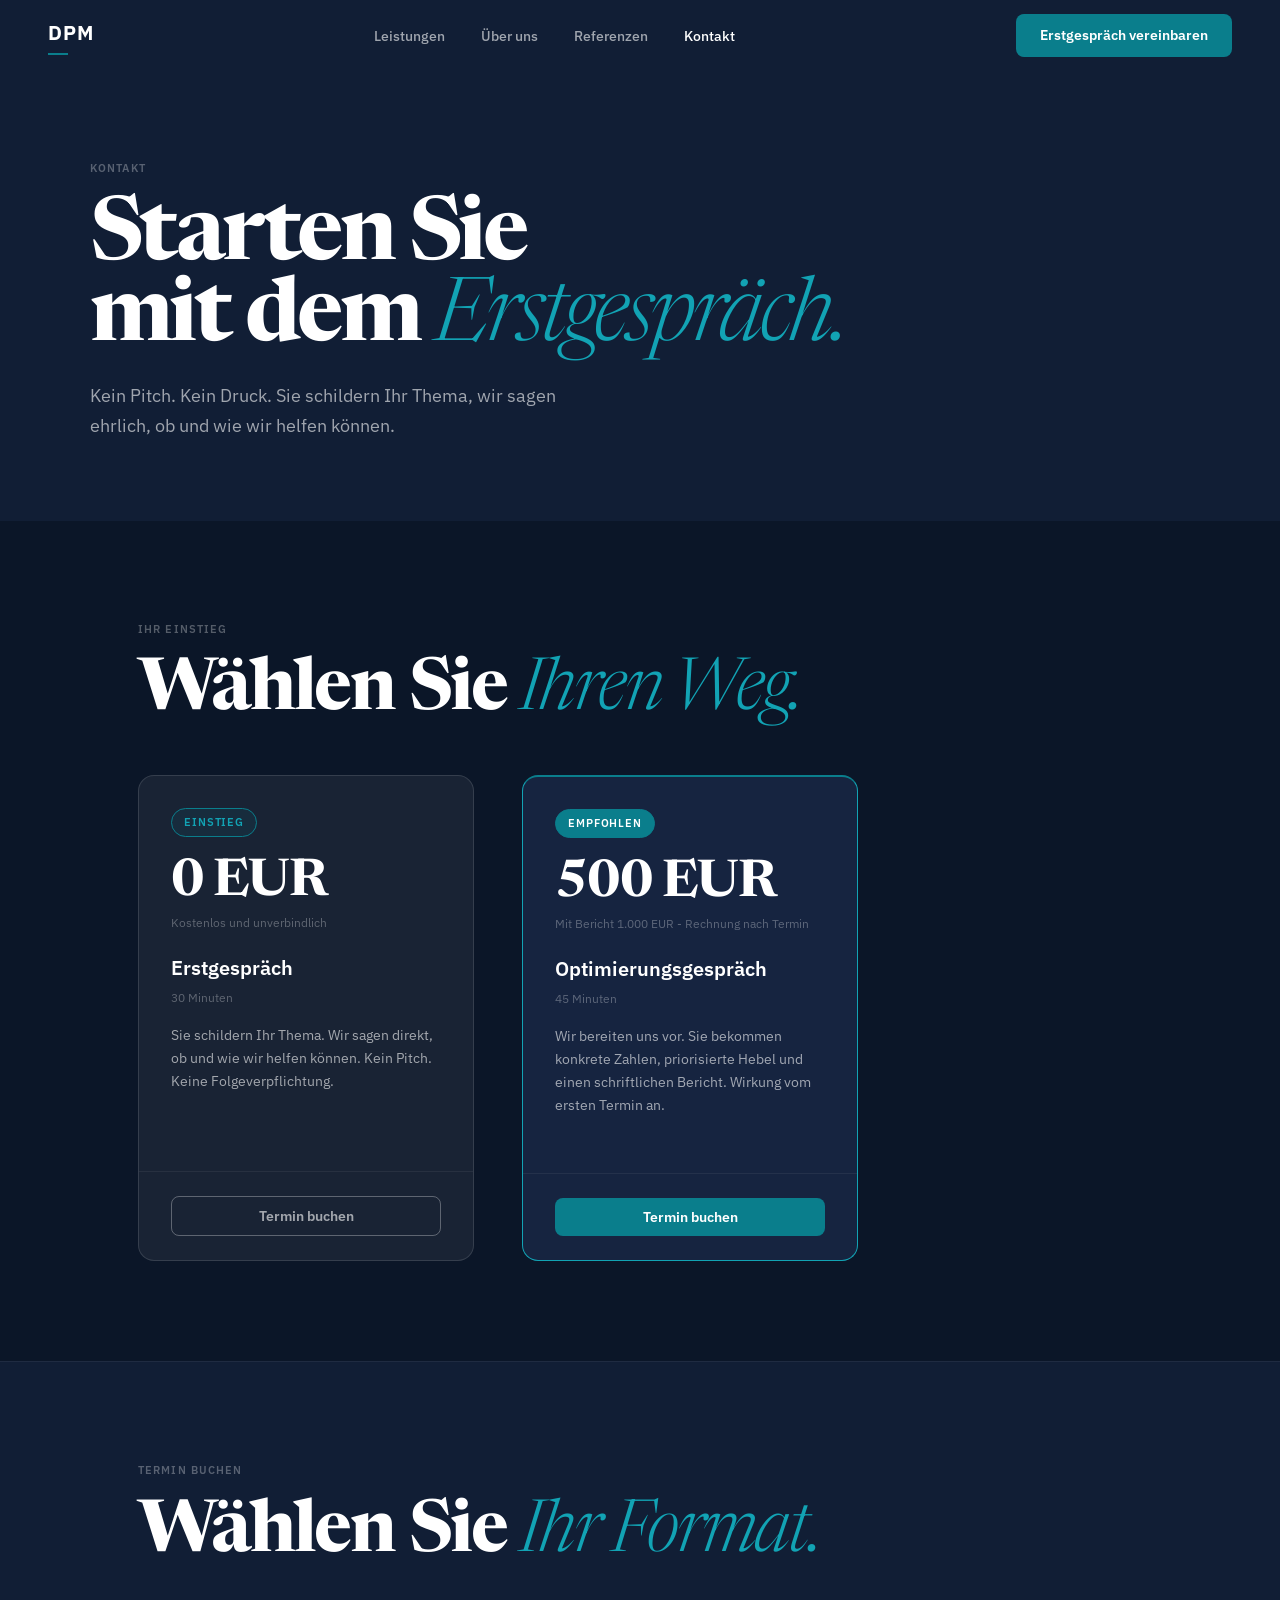
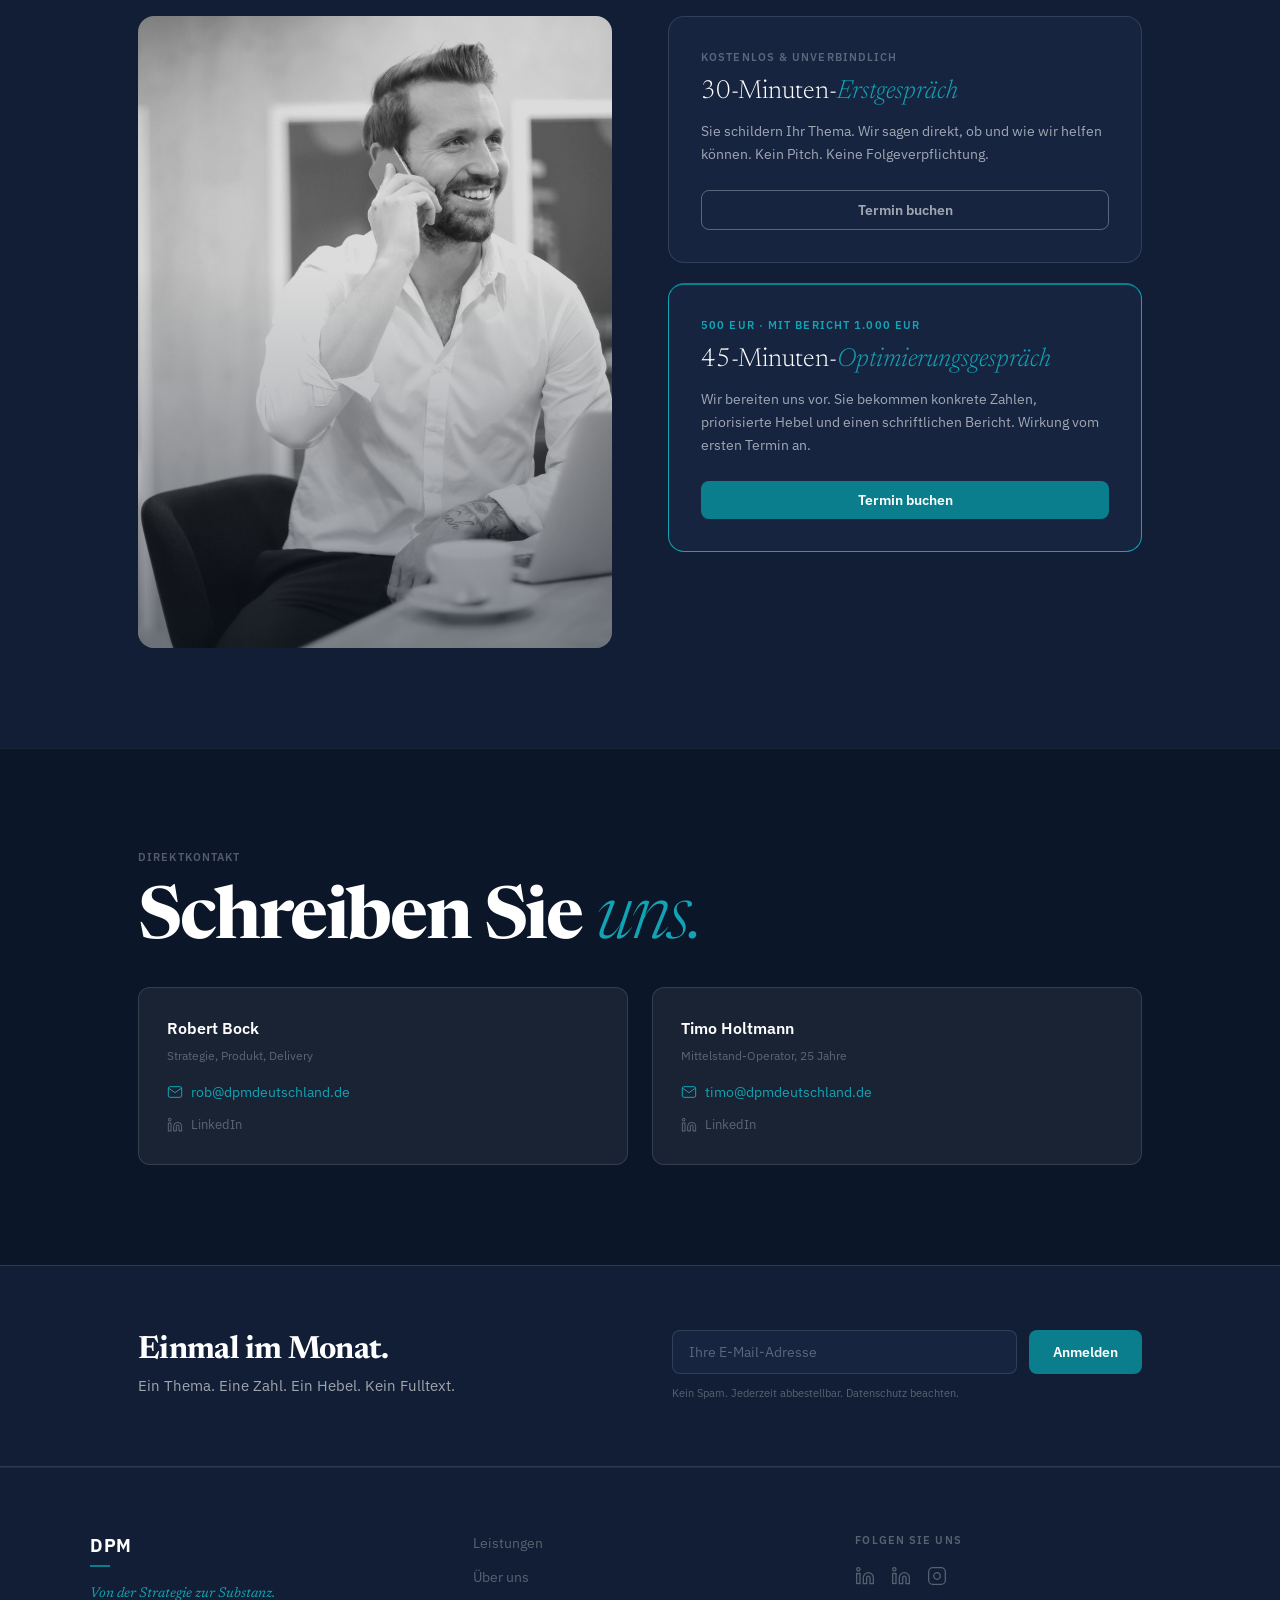
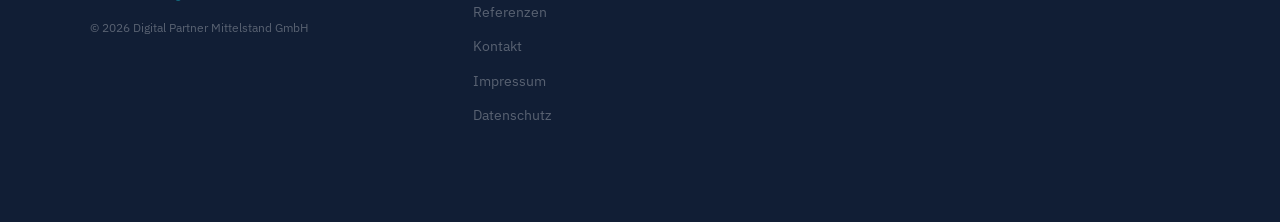
==== kontakt.html @ ed0aa805 "DPM Deutschland v1 First iteration of website" ====
<!DOCTYPE html>
<html lang="de">
<head>
  <meta charset="UTF-8">
  <meta name="viewport" content="width=device-width, initial-scale=1.0">
  <title>Kontakt - DPM Digital Partner Mittelstand</title>
  <meta name="description" content="Erstgespräch, Optimierungsgespräch oder direkter Kontakt. Kein Pitch. Kein Druck. Sie schildern Ihr Thema, wir sagen ehrlich, ob und wie wir helfen können.">
  <meta property="og:title" content="Kontakt - DPM Digital Partner Mittelstand">
  <meta property="og:description" content="Starten Sie mit dem Erstgespräch. Kein Pitch. Kein Druck.">
  <meta property="og:image" content="images/hero-bg.jpg">
  <meta name="theme-color" content="#0B1628">
  <link rel="preconnect" href="https://fonts.googleapis.com">
  <link rel="preconnect" href="https://fonts.gstatic.com" crossorigin>
  <link href="https://fonts.googleapis.com/css2?family=IBM+Plex+Sans:ital,wght@0,300;0,400;0,500;0,600;0,700;1,400&family=Newsreader:ital,opsz,wght@0,6..72,700;1,6..72,300;1,6..72,400&display=swap" rel="stylesheet">
  <link rel="icon" type="image/png" href="favicon.png">
  <link rel="apple-touch-icon" href="favicon.png">
  <link rel="stylesheet" href="css/main.css">
</head>
<body>

  <div class="nav-overlay"></div>

  <nav class="nav scrolled" role="navigation" aria-label="Hauptnavigation">
    <a href="index.html" class="nav-logo" aria-label="DPM Startseite">
      <span class="nav-logo-text">DPM</span>
      <span class="nav-logo-line"></span>
    </a>
    <ul class="nav-links" role="list">
      <li><a href="leistungen.html" class="nav-link">Leistungen</a></li>
      <li><a href="ueber-uns.html" class="nav-link">Über uns</a></li>
      <li><a href="referenzen.html" class="nav-link">Referenzen</a></li>
      <li><a href="kontakt.html" class="nav-link active">Kontakt</a></li>
    </ul>
    <a href="kontakt.html" class="nav-cta nav-desktop">Erstgespräch vereinbaren</a>
    <button class="hamburger" aria-label="Menü öffnen">
      <span></span><span></span><span></span>
    </button>
  </nav>

  <nav class="nav-drawer" role="navigation" aria-label="Mobile Navigation">
    <a href="leistungen.html" class="nav-drawer-link">Leistungen</a>
    <a href="ueber-uns.html" class="nav-drawer-link">Über uns</a>
    <a href="referenzen.html" class="nav-drawer-link">Referenzen</a>
    <a href="kontakt.html" class="nav-drawer-link">Kontakt</a>
    <a href="kontakt.html" class="nav-drawer-cta">Erstgespräch vereinbaren</a>
  </nav>

  <!-- PAGE HERO -->
  <section class="page-hero" aria-labelledby="kontakt-heading">
    <div class="page-hero-inner">
      <span class="eyebrow">KONTAKT</span>
      <h1 id="kontakt-heading">Starten Sie<br>mit dem <em>Erstgespräch.</em></h1>
      <p class="mt-20" style="font-size:18px; color:var(--w60); max-width:520px; line-height:1.65;">Kein Pitch. Kein Druck. Sie schildern Ihr Thema, wir sagen ehrlich, ob und wie wir helfen können.</p>
    </div>
  </section>

  <!-- DREI PRODUKT-KARTEN -->
  <section class="bg-night" aria-labelledby="kontakt-wege-heading" id="erstgespraech">
    <div class="section">
      <span class="eyebrow">IHR EINSTIEG</span>
      <h2 id="kontakt-wege-heading">Wählen Sie <em>Ihren Weg.</em></h2>

      <div class="grid-2 mt-48" style="max-width:720px;">

        <div class="card">
          <div class="card-body">
            <span class="pill pill-teal mb-20" style="display:inline-flex;">Einstieg</span>
            <div class="card-price">0 EUR</div>
            <div class="card-price-note">Kostenlos und unverbindlich</div>
            <div class="card-title">Erstgespräch</div>
            <div class="card-duration">30 Minuten</div>
            <p class="card-text">Sie schildern Ihr Thema. Wir sagen direkt, ob und wie wir helfen können. Kein Pitch. Keine Folgeverpflichtung.</p>
          </div>
          <div class="card-footer">
            <a href="#calendly-30min" class="btn btn-ghost btn-md btn-full">Termin buchen</a>
          </div>
        </div>

        <div class="card card-featured" id="optimierung">
          <div class="card-body">
            <span class="pill pill-featured mb-20" style="display:inline-flex;">Empfohlen</span>
            <div class="card-price">500 EUR</div>
            <div class="card-price-note">Mit Bericht 1.000 EUR - Rechnung nach Termin</div>
            <div class="card-title">Optimierungsgespräch</div>
            <div class="card-duration">45 Minuten</div>
            <p class="card-text">Wir bereiten uns vor. Sie bekommen konkrete Zahlen, priorisierte Hebel und einen schriftlichen Bericht. Wirkung vom ersten Termin an.</p>
          </div>
          <div class="card-footer">
            <a href="#calendly-45min" class="btn btn-teal btn-md btn-full">Termin buchen</a>
          </div>
        </div>

      </div>
    </div>
  </section>

  <!-- TERMINBUCHUNG -->
  <section class="bg-night-2" style="border-top:1px solid var(--w06);" aria-label="Terminbuchung">
    <div class="section">
      <span class="eyebrow">TERMIN BUCHEN</span>
      <h2>Wählen Sie <em>Ihr Format.</em></h2>

      <div class="booking-layout mt-48">

        <div class="booking-photo-wrap">
          <img src="images/bw-phone-call.jpg" alt="Erstgespräch vereinbaren" class="booking-photo" loading="lazy">
          <div class="booking-photo-overlay"></div>
        </div>

        <div class="booking-options">

          <div class="booking-card" id="calendly-30min">
            <div class="booking-card-tag">Kostenlos &amp; unverbindlich</div>
            <div class="booking-card-title">30-Minuten-<em>Erstgespräch</em></div>
            <p class="booking-card-body">Sie schildern Ihr Thema. Wir sagen direkt, ob und wie wir helfen können. Kein Pitch. Keine Folgeverpflichtung.</p>
            <a href="https://calendly.com/rob-dpmdeutschland/30min" target="_blank" rel="noopener noreferrer" class="btn btn-ghost btn-md btn-full">Termin buchen</a>
          </div>

          <div class="booking-card booking-card-featured" id="calendly-45min">
            <div class="booking-card-tag booking-card-tag-featured">500 EUR · Mit Bericht 1.000 EUR</div>
            <div class="booking-card-title">45-Minuten-<em>Optimierungsgespräch</em></div>
            <p class="booking-card-body">Wir bereiten uns vor. Sie bekommen konkrete Zahlen, priorisierte Hebel und einen schriftlichen Bericht. Wirkung vom ersten Termin an.</p>
            <a href="https://calendly.com/rob-dpmdeutschland/30min" target="_blank" rel="noopener noreferrer" class="btn btn-teal btn-md btn-full">Termin buchen</a>
          </div>

        </div>
      </div>
    </div>
  </section>

  <!-- DIREKTKONTAKT -->
  <section class="bg-night" style="border-top:1px solid var(--w06);" aria-labelledby="direktkontakt-heading">
    <div class="section">
      <span class="eyebrow">DIREKTKONTAKT</span>
      <h2 id="direktkontakt-heading">Schreiben Sie <em>uns.</em></h2>

      <div class="contact-grid mt-32">
        <div class="contact-card">
          <div class="contact-name">Robert Bock</div>
          <div class="contact-role">Strategie, Produkt, Delivery</div>
          <a href="mailto:rob@dpmdeutschland.de" class="contact-email">
            <svg viewBox="0 0 24 24" aria-hidden="true"><path d="M4 4h16c1.1 0 2 .9 2 2v12c0 1.1-.9 2-2 2H4c-1.1 0-2-.9-2-2V6c0-1.1.9-2 2-2z"/><polyline points="22,6 12,13 2,6"/></svg>
            rob@dpmdeutschland.de
          </a>
          <a href="https://www.linkedin.com/in/r0bertbock" class="contact-li" target="_blank" rel="noopener noreferrer">
            <svg viewBox="0 0 24 24" aria-hidden="true"><path d="M16 8a6 6 0 0 1 6 6v7h-4v-7a2 2 0 0 0-2-2 2 2 0 0 0-2 2v7h-4v-7a6 6 0 0 1 6-6z"/><rect x="2" y="9" width="4" height="12"/><circle cx="4" cy="4" r="2"/></svg>
            LinkedIn
          </a>
        </div>

        <div class="contact-card">
          <div class="contact-name">Timo Holtmann</div>
          <div class="contact-role">Mittelstand-Operator, 25 Jahre</div>
          <a href="mailto:timo@dpmdeutschland.de" class="contact-email">
            <svg viewBox="0 0 24 24" aria-hidden="true"><path d="M4 4h16c1.1 0 2 .9 2 2v12c0 1.1-.9 2-2 2H4c-1.1 0-2-.9-2-2V6c0-1.1.9-2 2-2z"/><polyline points="22,6 12,13 2,6"/></svg>
            timo@dpmdeutschland.de
          </a>
          <a href="https://www.linkedin.com/in/timo-holtmann-06978277" class="contact-li" target="_blank" rel="noopener noreferrer">
            <svg viewBox="0 0 24 24" aria-hidden="true"><path d="M16 8a6 6 0 0 1 6 6v7h-4v-7a2 2 0 0 0-2-2 2 2 0 0 0-2 2v7h-4v-7a6 6 0 0 1 6-6z"/><rect x="2" y="9" width="4" height="12"/><circle cx="4" cy="4" r="2"/></svg>
            LinkedIn
          </a>
        </div>
      </div>
    </div>
  </section>

  <!-- NEWSLETTER -->
  <section class="newsletter-section" aria-labelledby="newsletter-heading">
    <div class="newsletter-inner">
      <div>
        <h3 class="newsletter-h3" id="newsletter-heading">Einmal im Monat.</h3>
        <p class="newsletter-sub">Ein Thema. Eine Zahl. Ein Hebel. Kein Fulltext.</p>
      </div>
      <div>
        <!-- MAILCHIMP / BREVO EMBED HIER -->
        <div class="newsletter-form">
          <input type="email" class="newsletter-input" placeholder="Ihre E-Mail-Adresse" aria-label="E-Mail-Adresse für Newsletter">
          <button class="btn btn-teal btn-md" type="submit">Anmelden</button>
        </div>
        <p style="font-size:11px; color:var(--w30); margin-top:10px;">Kein Spam. Jederzeit abbestellbar. Datenschutz beachten.</p>
      </div>
    </div>
  </section>

  <!-- FOOTER -->
  <footer class="footer" role="contentinfo">
    <div class="footer-inner">
      <div class="footer-brand">
        <div class="footer-logo">
          <span class="footer-logo-text">DPM</span>
          <span class="footer-logo-line"></span>
        </div>
        <p class="footer-slogan">Von der Strategie zur Substanz.</p>
        <p class="footer-copy">&copy; 2026 Digital Partner Mittelstand GmbH</p>
      </div>
      <nav class="footer-nav" aria-label="Footer Navigation">
        <a href="leistungen.html" class="footer-nav-link">Leistungen</a>
        <a href="ueber-uns.html" class="footer-nav-link">Über uns</a>
        <a href="referenzen.html" class="footer-nav-link">Referenzen</a>
        <a href="kontakt.html" class="footer-nav-link">Kontakt</a>
        <a href="impressum.html" class="footer-nav-link">Impressum</a>
        <a href="datenschutz.html" class="footer-nav-link">Datenschutz</a>
      </nav>
      <div class="footer-social">
        <span class="footer-social-label">Folgen Sie uns</span>
        <div class="footer-social-links">
          <a href="https://www.linkedin.com/in/r0bertbock" class="footer-social-link" target="_blank" rel="noopener noreferrer" aria-label="Robert Bock auf LinkedIn">
            <svg viewBox="0 0 24 24" aria-hidden="true"><path d="M16 8a6 6 0 0 1 6 6v7h-4v-7a2 2 0 0 0-2-2 2 2 0 0 0-2 2v7h-4v-7a6 6 0 0 1 6-6z"/><rect x="2" y="9" width="4" height="12"/><circle cx="4" cy="4" r="2"/></svg>
          </a>
          <a href="https://www.linkedin.com/in/timo-holtmann-06978277" class="footer-social-link" target="_blank" rel="noopener noreferrer" aria-label="Timo Holtmann auf LinkedIn">
            <svg viewBox="0 0 24 24" aria-hidden="true"><path d="M16 8a6 6 0 0 1 6 6v7h-4v-7a2 2 0 0 0-2-2 2 2 0 0 0-2 2v7h-4v-7a6 6 0 0 1 6-6z"/><rect x="2" y="9" width="4" height="12"/><circle cx="4" cy="4" r="2"/></svg>
          </a>
          <a href="https://www.instagram.com/dpmdeutschland" class="footer-social-link" target="_blank" rel="noopener noreferrer" aria-label="DPM auf Instagram">
            <svg viewBox="0 0 24 24" aria-hidden="true"><rect x="2" y="2" width="20" height="20" rx="5" ry="5"/><path d="M16 11.37A4 4 0 1 1 12.63 8 4 4 0 0 1 16 11.37z"/><line x1="17.5" y1="6.5" x2="17.51" y2="6.5"/></svg>
          </a>
        </div>
      </div>
    </div>
  </footer>

  <!-- STICKY BAR -->
  <div class="sticky-bar" role="complementary" aria-label="Schnellkontakt">
    <button class="sticky-bar-btn sticky-bar-btn-ghost" data-action="erstgespraech">Erstgespräch - kostenlos</button>
    <button class="sticky-bar-btn sticky-bar-btn-teal" data-action="optimierung">Optimierungsgespräch - 500 EUR</button>
  </div>

  <script src="js/main.js"></script>
</body>
</html>
---- css/main.css ----
/* ============================================================
   DPM Digital Partner Mittelstand — main.css
   ============================================================ */

/* 1. CUSTOM PROPERTIES
   ============================================================ */
:root {
  --night:    #0B1628;
  --night-2:  #111E35;
  --night-3:  #162440;
  --teal:     #0A7E8C;
  --teal-b:   #12A3B4;
  --steel:    #1D4E89;
  --w:        #ffffff;
  --w90:      rgba(255,255,255,0.90);
  --w60:      rgba(255,255,255,0.60);
  --w30:      rgba(255,255,255,0.30);
  --w12:      rgba(255,255,255,0.12);
  --w06:      rgba(255,255,255,0.06);
  --t20:      rgba(10,126,140,0.20);
  --t10:      rgba(10,126,140,0.10);

  --font-display: 'Newsreader', Georgia, 'Times New Roman', serif;
  --font-ui:      'IBM Plex Sans', Arial, Helvetica, sans-serif;

  --max-w: 1100px;
  --pad-x: 48px;
  --pad-y: 100px;

  --radius-sm: 8px;
  --radius-md: 12px;
  --radius-lg: 16px;

  --ease: 150ms ease;
}

/* 2. RESET
   ============================================================ */
*, *::before, *::after {
  box-sizing: border-box;
  margin: 0;
  padding: 0;
}

html {
  font-size: 16px;
  -webkit-text-size-adjust: 100%;
  scroll-behavior: smooth;
}

body {
  background-color: var(--night);
  color: var(--w90);
  font-family: var(--font-ui);
  font-weight: 400;
  line-height: 1.6;
  -webkit-font-smoothing: antialiased;
  -moz-osx-font-smoothing: grayscale;
  overflow-x: hidden;
}

img, video {
  max-width: 100%;
  display: block;
}

a {
  color: inherit;
  text-decoration: none;
}

ul, ol {
  list-style: none;
}

button, input, select, textarea {
  font-family: inherit;
  font-size: inherit;
}

/* 3. TYPOGRAPHY
   ============================================================ */
h1, h2, h3, h4, h5, h6 {
  font-family: var(--font-display);
  font-weight: 700;
  line-height: 1;
  letter-spacing: -0.03em;
  color: var(--w);
}

h1 { font-size: 88px; letter-spacing: -0.04em; line-height: 0.93; }
h2 { font-size: 72px; letter-spacing: -0.03em; line-height: 0.95; }
h3 { font-size: 42px; letter-spacing: -0.02em; line-height: 1; }
h4 { font-size: 28px; letter-spacing: -0.02em; }
h5 { font-size: 20px; letter-spacing: -0.01em; }
h6 { font-size: 16px; font-family: var(--font-ui); font-weight: 600; }

h1 em, h2 em, h3 em {
  font-style: italic;
  font-weight: 300;
  color: var(--teal-b);
}

p {
  color: var(--w60);
  line-height: 1.65;
}

strong {
  color: var(--w90);
  font-weight: 600;
}

em {
  font-style: italic;
  color: var(--teal-b);
}

.eyebrow {
  font-family: var(--font-ui);
  font-size: 11px;
  font-weight: 600;
  letter-spacing: 0.10em;
  text-transform: uppercase;
  color: var(--w30);
  margin-bottom: 20px;
  display: block;
}

.eyebrow-line {
  display: flex;
  align-items: center;
  gap: 16px;
  font-family: var(--font-ui);
  font-size: 11px;
  font-weight: 600;
  letter-spacing: 0.10em;
  text-transform: uppercase;
  color: var(--w30);
  margin-bottom: 20px;
}

.eyebrow-line::before {
  content: '';
  display: block;
  width: 32px;
  height: 1px;
  background: var(--teal);
  flex-shrink: 0;
}

/* 4. LAYOUT
   ============================================================ */
.container {
  max-width: var(--max-w);
  margin: 0 auto;
  padding: 0 var(--pad-x);
}

.section {
  padding: var(--pad-y) var(--pad-x);
  max-width: var(--max-w);
  margin: 0 auto;
}

.section-full {
  padding: var(--pad-y) var(--pad-x);
  width: 100%;
}

/* 5. NAVIGATION
   ============================================================ */
.nav {
  position: fixed;
  top: 0;
  left: 0;
  right: 0;
  z-index: 1000;
  padding: 0 var(--pad-x);
  height: 72px;
  display: flex;
  align-items: center;
  justify-content: space-between;
  transition: background var(--ease), border-color var(--ease);
  border-bottom: 1px solid transparent;
}

.nav.scrolled {
  background: rgba(11,22,40,0.96);
  backdrop-filter: blur(12px);
  -webkit-backdrop-filter: blur(12px);
  border-bottom-color: var(--w12);
}

.nav-hero {
  position: absolute;
  top: 0;
  left: 0;
  right: 0;
  z-index: 100;
  padding: 0 var(--pad-x);
  height: 72px;
  display: flex;
  align-items: center;
  justify-content: space-between;
}

.nav-logo {
  display: flex;
  flex-direction: column;
  gap: 4px;
  cursor: pointer;
}

.nav-logo-text {
  font-family: var(--font-ui);
  font-weight: 700;
  font-size: 20px;
  color: var(--w);
  letter-spacing: 0.04em;
}

.nav-logo-line {
  width: 20px;
  height: 2px;
  background: var(--teal);
}

.nav-links {
  display: flex;
  align-items: center;
  gap: 36px;
}

.nav-link {
  font-family: var(--font-ui);
  font-size: 14px;
  font-weight: 500;
  color: var(--w60);
  transition: color var(--ease);
}

.nav-link:hover {
  color: var(--w);
}

.nav-link.active {
  color: var(--w);
}

.nav-cta {
  font-family: var(--font-ui);
  font-size: 14px;
  font-weight: 600;
  color: var(--w);
  background: var(--teal);
  padding: 10px 24px;
  border-radius: var(--radius-sm);
  transition: background var(--ease);
  white-space: nowrap;
}

.nav-cta:hover {
  background: var(--teal-b);
}

.hamburger {
  display: none;
  flex-direction: column;
  gap: 5px;
  cursor: pointer;
  padding: 8px;
  border: none;
  background: none;
}

.hamburger span {
  display: block;
  width: 22px;
  height: 2px;
  background: var(--w);
  border-radius: 2px;
  transition: transform var(--ease), opacity var(--ease);
}

.hamburger.open span:nth-child(1) { transform: translateY(7px) rotate(45deg); }
.hamburger.open span:nth-child(2) { opacity: 0; }
.hamburger.open span:nth-child(3) { transform: translateY(-7px) rotate(-45deg); }

.nav-drawer {
  display: none;
  position: fixed;
  top: 0;
  right: -100%;
  width: 280px;
  height: 100vh;
  background: var(--night-2);
  z-index: 2000;
  padding: 88px 32px 48px;
  flex-direction: column;
  gap: 8px;
  transition: right 300ms ease;
  border-left: 1px solid var(--w12);
}

.nav-drawer.open {
  right: 0;
}

.nav-drawer-link {
  font-family: var(--font-ui);
  font-size: 16px;
  font-weight: 500;
  color: var(--w60);
  padding: 12px 0;
  border-bottom: 1px solid var(--w06);
  transition: color var(--ease);
}

.nav-drawer-link:hover {
  color: var(--w);
}

.nav-drawer-cta {
  margin-top: 24px;
  font-family: var(--font-ui);
  font-size: 15px;
  font-weight: 600;
  color: var(--w);
  background: var(--teal);
  padding: 14px 24px;
  border-radius: var(--radius-sm);
  text-align: center;
  display: block;
  transition: background var(--ease);
}

.nav-drawer-cta:hover {
  background: var(--teal-b);
}

.nav-overlay {
  display: none;
  position: fixed;
  inset: 0;
  background: rgba(11,22,40,0.7);
  z-index: 1500;
}

.nav-overlay.open {
  display: block;
}

/* 6. FOOTER
   ============================================================ */
.footer {
  background: var(--night-2);
  border-top: 1px solid var(--w06);
  padding: 64px var(--pad-x) 96px;
}

.footer-inner {
  max-width: var(--max-w);
  margin: 0 auto;
  display: grid;
  grid-template-columns: 1fr 1fr 1fr;
  gap: 48px;
  align-items: start;
}

.footer-brand {}

.footer-logo {
  display: flex;
  flex-direction: column;
  gap: 4px;
  margin-bottom: 16px;
}

.footer-logo-text {
  font-family: var(--font-ui);
  font-weight: 700;
  font-size: 18px;
  color: var(--w);
  letter-spacing: 0.04em;
}

.footer-logo-line {
  width: 20px;
  height: 2px;
  background: var(--teal);
}

.footer-slogan {
  font-family: var(--font-display);
  font-style: italic;
  font-size: 14px;
  color: var(--teal-b);
  margin-bottom: 12px;
  font-weight: 400;
}

.footer-copy {
  font-size: 12px;
  color: var(--w30);
}

.footer-nav {
  display: flex;
  flex-direction: column;
  gap: 12px;
}

.footer-nav-link {
  font-size: 14px;
  color: var(--w30);
  transition: color var(--ease);
}

.footer-nav-link:hover {
  color: var(--w60);
}

.footer-social {}

.footer-social-label {
  font-size: 11px;
  font-weight: 600;
  letter-spacing: 0.10em;
  text-transform: uppercase;
  color: var(--w30);
  margin-bottom: 16px;
  display: block;
}

.footer-social-links {
  display: flex;
  gap: 16px;
}

.footer-social-link {
  color: var(--w30);
  transition: color var(--ease);
  display: flex;
  align-items: center;
  justify-content: center;
}

.footer-social-link:hover {
  color: var(--w60);
}

.footer-social-link svg {
  width: 20px;
  height: 20px;
  stroke: currentColor;
  stroke-width: 1.5;
  fill: none;
}

/* 7. STICKY BAR
   ============================================================ */
.sticky-bar {
  position: fixed;
  bottom: 0;
  left: 0;
  right: 0;
  z-index: 900;
  background: rgba(11,22,40,0.96);
  backdrop-filter: blur(8px);
  -webkit-backdrop-filter: blur(8px);
  border-top: 1px solid var(--w12);
  padding: 12px var(--pad-x);
  display: flex;
  align-items: center;
  justify-content: center;
  gap: 12px;
  opacity: 0;
  pointer-events: none;
  transition: opacity 250ms ease;
}

.sticky-bar.visible {
  opacity: 1;
  pointer-events: all;
}

.sticky-bar-btn {
  font-family: var(--font-ui);
  font-size: 13px;
  font-weight: 600;
  padding: 10px 20px;
  border-radius: var(--radius-sm);
  cursor: pointer;
  transition: background var(--ease), color var(--ease), border-color var(--ease);
  border: none;
  white-space: nowrap;
}

.sticky-bar-btn-ghost {
  background: var(--w12);
  color: var(--w60);
  border: 1px solid var(--w30);
}

.sticky-bar-btn-ghost:hover {
  background: var(--w12);
  color: var(--w90);
  border-color: var(--w60);
}

.sticky-bar-btn-steel {
  background: var(--steel);
  color: var(--w);
}

.sticky-bar-btn-steel:hover {
  background: #245ba6;
}

.sticky-bar-btn-teal {
  background: var(--teal);
  color: var(--w);
}

.sticky-bar-btn-teal:hover {
  background: var(--teal-b);
}

/* 8. BUTTONS
   ============================================================ */
.btn {
  display: inline-flex;
  align-items: center;
  gap: 8px;
  font-family: var(--font-ui);
  font-weight: 600;
  border-radius: var(--radius-sm);
  cursor: pointer;
  transition: background var(--ease), color var(--ease), border-color var(--ease);
  border: none;
  text-decoration: none;
  line-height: 1;
  white-space: nowrap;
}

.btn-lg {
  font-size: 15px;
  padding: 14px 32px;
}

.btn-md {
  font-size: 14px;
  padding: 12px 24px;
}

.btn-sm {
  font-size: 13px;
  padding: 10px 20px;
}

.btn-teal {
  background: var(--teal);
  color: var(--w);
}

.btn-teal:hover {
  background: var(--teal-b);
}

.btn-ghost {
  background: transparent;
  color: var(--w60);
  border: 1px solid var(--w30);
}

.btn-ghost:hover {
  color: var(--w);
  border-color: var(--w60);
}

.btn-steel {
  background: var(--steel);
  color: var(--w);
}

.btn-steel:hover {
  background: #245ba6;
}

.btn-full {
  width: 100%;
  justify-content: center;
}

/* 9. PILLS / TAGS
   ============================================================ */
.pill {
  display: inline-flex;
  align-items: center;
  gap: 6px;
  font-family: var(--font-ui);
  font-size: 11px;
  font-weight: 600;
  letter-spacing: 0.08em;
  text-transform: uppercase;
  padding: 5px 12px;
  border-radius: 100px;
  border: 1px solid;
}

.pill-teal {
  background: var(--t10);
  color: var(--teal-b);
  border-color: var(--teal);
}

.pill-featured {
  background: var(--teal);
  color: var(--w);
  border-color: var(--teal);
}

.pill-ghost {
  background: var(--w06);
  color: var(--w60);
  border-color: var(--w12);
}

.pill-dot {
  width: 5px;
  height: 5px;
  border-radius: 50%;
  background: currentColor;
  display: inline-block;
}

/* 10. CARDS
   ============================================================ */
.card {
  background: var(--w06);
  border: 1px solid var(--w12);
  border-radius: var(--radius-lg);
  overflow: hidden;
  transition: background var(--ease), border-color var(--ease);
  display: flex;
  flex-direction: column;
}

.card-featured {
  background: var(--night-3);
  border-color: var(--teal-b);
  border-top: 2px solid var(--teal);
  position: relative;
}

.card-body {
  padding: 32px;
  flex: 1;
}

.card-price {
  font-family: var(--font-display);
  font-size: 52px;
  font-weight: 700;
  color: var(--w);
  letter-spacing: -0.03em;
  line-height: 1;
  margin-bottom: 4px;
}

.card-price-note {
  font-size: 12px;
  color: var(--w30);
  margin-bottom: 20px;
}

.card-title {
  font-family: var(--font-ui);
  font-size: 20px;
  font-weight: 600;
  color: var(--w);
  margin-bottom: 4px;
}

.card-duration {
  font-size: 12px;
  color: var(--w30);
  margin-bottom: 16px;
}

.card-text {
  font-size: 14px;
  color: var(--w60);
  line-height: 1.65;
  margin-bottom: 24px;
}

.card-footer {
  padding: 24px 32px;
  border-top: 1px solid var(--w06);
}

.card-icon {
  margin-bottom: 20px;
  color: var(--teal);
}

.card-icon svg {
  width: 24px;
  height: 24px;
  stroke: currentColor;
  stroke-width: 1.5;
  fill: none;
}

.card-deliverable {
  display: inline-flex;
  align-items: center;
  font-family: var(--font-ui);
  font-size: 11px;
  font-weight: 600;
  color: var(--teal-b);
  background: var(--t10);
  border: 1px solid var(--t20);
  padding: 4px 10px;
  border-radius: 4px;
  margin-top: 16px;
}

/* Discipline Cards */
.disc-card {
  background: var(--w06);
  border: 1px solid var(--w12);
  border-radius: var(--radius-md);
  padding: 28px;
  transition: background var(--ease);
}

.disc-card:hover {
  background: var(--night-2);
}

.disc-number {
  font-family: var(--font-ui);
  font-size: 10px;
  font-weight: 600;
  letter-spacing: 0.12em;
  text-transform: uppercase;
  color: var(--teal-b);
  margin-bottom: 4px;
}

.disc-title {
  font-family: var(--font-ui);
  font-size: 18px;
  font-weight: 600;
  color: var(--w);
  margin-bottom: 8px;
}

.disc-text {
  font-size: 13px;
  color: var(--w60);
  line-height: 1.6;
  margin-bottom: 12px;
}

.disc-ai {
  font-family: 'IBM Plex Mono', monospace;
  font-size: 11px;
  color: var(--w30);
  padding-top: 12px;
  border-top: 1px solid var(--w06);
}

/* 11. HERO SECTIONS
   ============================================================ */
.hero {
  position: relative;
  min-height: 100vh;
  display: flex;
  flex-direction: column;
  justify-content: flex-end;
  padding-bottom: 80px;
  overflow: hidden;
}

.hero-bg {
  position: absolute;
  inset: 0;
  background-size: cover;
  background-position: center 30%;
  filter: grayscale(100%);
  z-index: 0;
}

.hero-overlay {
  position: absolute;
  inset: 0;
  background: linear-gradient(to bottom, rgba(11,22,40,0.2) 0%, rgba(11,22,40,0.85) 75%, rgba(11,22,40,0.98) 100%);
  z-index: 1;
}

.hero-content {
  position: relative;
  z-index: 10;
  padding: 0 var(--pad-x);
  max-width: var(--max-w);
  margin: 0 auto;
  width: 100%;
}

.hero-tag {
  margin-bottom: 24px;
}

.hero-h1 {
  margin-bottom: 36px;
}

.hero-bottom {
  display: flex;
  align-items: flex-end;
  justify-content: space-between;
  gap: 48px;
}

.hero-body {
  font-size: 17px;
  color: var(--w60);
  max-width: 460px;
  line-height: 1.65;
}

.hero-actions {
  display: flex;
  flex-direction: column;
  gap: 12px;
  flex-shrink: 0;
}

/* Page Hero (no photo) */
.page-hero {
  background: var(--night-2);
  padding: 160px var(--pad-x) 80px;
}

.page-hero-inner {
  max-width: var(--max-w);
  margin: 0 auto;
}

/* Photo Hero */
.photo-hero {
  position: relative;
  min-height: 100vh;
  display: flex;
  align-items: flex-end;
  overflow: hidden;
}

.photo-hero-bg {
  position: absolute;
  inset: 0;
  background-size: cover;
  background-position: center;
  filter: grayscale(100%);
  z-index: 0;
}

.photo-hero-overlay {
  position: absolute;
  inset: 0;
  background: linear-gradient(to bottom, rgba(11,22,40,0.3) 0%, rgba(11,22,40,0.9) 70%, rgba(11,22,40,0.98) 100%);
  z-index: 1;
}

.photo-hero-content {
  position: relative;
  z-index: 10;
  padding: 160px var(--pad-x) 80px;
  max-width: var(--max-w);
  margin: 0 auto;
  width: 100%;
}

/* 12. STAT BAR
   ============================================================ */
.stat-bar {
  background: rgba(255,255,255,0.04);
  border-top: 1px solid var(--w12);
  border-bottom: 1px solid var(--w12);
  padding: 0;
}

.stat-bar-inner {
  max-width: var(--max-w);
  margin: 0 auto;
  padding: 0 var(--pad-x);
  display: grid;
  grid-template-columns: repeat(4, 1fr);
}

.stat-item {
  padding: 32px 24px;
  border-right: 1px solid var(--w12);
}

.stat-item:last-child {
  border-right: none;
}

.stat-number {
  font-family: var(--font-display);
  font-size: 34px;
  font-weight: 700;
  color: var(--w);
  letter-spacing: -0.02em;
  line-height: 1;
  margin-bottom: 6px;
}

.stat-label {
  font-size: 12px;
  color: var(--w30);
  line-height: 1.4;
}

/* 13. PHOTO DIVIDER
   ============================================================ */
.photo-divider {
  position: relative;
  height: 500px;
  overflow: hidden;
  display: flex;
  align-items: center;
}

.photo-divider-bg {
  position: absolute;
  inset: 0;
  background-size: cover;
  background-position: center 40%;
  filter: grayscale(100%);
  z-index: 0;
}

.photo-divider-overlay {
  position: absolute;
  inset: 0;
  background: linear-gradient(to right, rgba(11,22,40,0.92) 0%, rgba(11,22,40,0.60) 55%, rgba(11,22,40,0.72) 100%);
  z-index: 1;
}

.photo-divider-content {
  position: relative;
  z-index: 10;
  padding: 0 var(--pad-x);
  max-width: 680px;
}

.photo-divider-quote {
  font-family: var(--font-display);
  font-size: 46px;
  font-style: italic;
  font-weight: 400;
  color: var(--w);
  line-height: 1.1;
  letter-spacing: -0.02em;
  margin-bottom: 24px;
}

.photo-divider-quote em {
  color: var(--teal-b);
}

.photo-divider-attr {
  font-size: 12px;
  color: var(--w30);
  letter-spacing: 0.06em;
  text-transform: uppercase;
  font-family: var(--font-ui);
}

/* 14. PROOF SECTION
   ============================================================ */
.proof-section {
  padding: var(--pad-y) var(--pad-x);
  max-width: var(--max-w);
  margin: 0 auto;
  display: flex;
  gap: 80px;
  align-items: center;
}

.proof-left {
  flex: 1;
}

.proof-big {
  display: flex;
  align-items: baseline;
  line-height: 1;
  margin-bottom: 16px;
}

.proof-number {
  font-family: var(--font-display);
  font-size: 100px;
  font-weight: 700;
  color: var(--w);
  letter-spacing: -0.04em;
  line-height: 1;
}

.proof-unit {
  font-family: var(--font-display);
  font-size: 72px;
  font-style: italic;
  font-weight: 300;
  color: var(--teal-b);
  letter-spacing: -0.03em;
  line-height: 1;
  margin-left: 8px;
}

.proof-h3 {
  font-size: 28px;
  color: var(--w);
  margin-bottom: 12px;
  line-height: 1.2;
}

.proof-body {
  font-size: 15px;
  color: var(--w60);
  margin-bottom: 8px;
}

.proof-note {
  font-size: 11px;
  color: var(--w30);
  margin-top: 8px;
}

.proof-right {
  width: 420px;
  flex-shrink: 0;
}

.proof-img {
  width: 100%;
  aspect-ratio: 4/3;
  object-fit: cover;
  border-radius: var(--radius-md);
  filter: grayscale(100%);
  display: block;
  position: relative;
}

.proof-img-wrap {
  position: relative;
  border-radius: var(--radius-md);
  overflow: hidden;
}

.proof-img-overlay {
  position: absolute;
  inset: 0;
  background: linear-gradient(to bottom, rgba(11,22,40,0.1) 0%, rgba(11,22,40,0.7) 100%);
}

/* 15. DARK REFERENCE SECTION
   ============================================================ */
.dark-section {
  background: rgba(255,255,255,0.03);
  border-top: 1px solid var(--w12);
  border-bottom: 1px solid var(--w12);
}

.dark-section-inner {
  max-width: var(--max-w);
  margin: 0 auto;
  padding: var(--pad-y) var(--pad-x);
  display: grid;
  grid-template-columns: 1fr 1fr;
  gap: 80px;
  align-items: center;
}

.ref-h3 {
  font-size: 42px;
  line-height: 1;
  letter-spacing: -0.03em;
  margin-bottom: 20px;
}

.ref-body {
  font-size: 15px;
  color: var(--w60);
  line-height: 1.7;
  margin-bottom: 24px;
}

.ref-metrics {
  display: flex;
  gap: 32px;
  margin-bottom: 28px;
}

.ref-metric {}

.ref-metric-value {
  font-family: var(--font-display);
  font-size: 28px;
  font-weight: 700;
  color: var(--w);
  line-height: 1;
  margin-bottom: 4px;
}

.ref-metric-label {
  font-size: 12px;
  color: var(--w30);
}

.ref-link {
  display: inline-flex;
  align-items: center;
  gap: 8px;
  font-size: 14px;
  font-weight: 600;
  color: var(--teal-b);
  transition: gap var(--ease);
}

.ref-link:hover {
  gap: 12px;
}

.ref-link svg {
  width: 16px;
  height: 16px;
  stroke: currentColor;
  stroke-width: 1.5;
  fill: none;
}

.ref-img-wrap {
  position: relative;
  border-radius: var(--radius-lg);
  overflow: hidden;
  aspect-ratio: 4/3;
}

.ref-img {
  width: 100%;
  height: 100%;
  object-fit: cover;
  filter: grayscale(100%);
}

.ref-img-overlay {
  position: absolute;
  inset: 0;
  background: linear-gradient(to bottom, rgba(11,22,40,0.05) 40%, rgba(11,22,40,0.7) 100%);
}

/* 16. TEAM SECTION
   ============================================================ */
.team-grid {
  display: grid;
  grid-template-columns: 1fr 1fr;
  gap: 16px;
  margin-top: 48px;
  margin-bottom: 32px;
}

.team-card {
  background: var(--w06);
  border: 1px solid var(--w12);
  border-radius: var(--radius-md);
  overflow: hidden;
  display: grid;
  grid-template-columns: 160px 1fr;
  align-items: center;
}

.team-photo-wrap {
  width: 160px;
  height: 180px;
  overflow: hidden;
  flex-shrink: 0;
}

.team-photo {
  width: 100%;
  height: 100%;
  object-fit: cover;
  filter: grayscale(100%);
}

.team-info {
  padding: 24px;
}

.team-name {
  font-family: var(--font-ui);
  font-size: 18px;
  font-weight: 600;
  color: var(--w);
  margin-bottom: 4px;
}

.team-role {
  font-size: 12px;
  color: var(--teal-b);
  margin-bottom: 12px;
}

.team-bio {
  font-size: 13px;
  color: var(--w60);
  line-height: 1.6;
}

.team-more {
  display: inline-flex;
  align-items: center;
  gap: 8px;
  font-size: 14px;
  font-weight: 600;
  color: var(--teal-b);
  transition: gap var(--ease);
}

.team-more:hover {
  gap: 12px;
}

.team-more svg {
  width: 16px;
  height: 16px;
  stroke: currentColor;
  stroke-width: 1.5;
  fill: none;
}

/* 17. PERSON SECTION (ueber-uns)
   ============================================================ */
.person-section {
  padding: var(--pad-y) var(--pad-x);
  max-width: var(--max-w);
  margin: 0 auto;
  display: grid;
  grid-template-columns: 400px 1fr;
  gap: 64px;
  align-items: start;
}

.person-section.reversed {
  grid-template-columns: 1fr 400px;
}

.person-section.reversed .person-photo-wrap {
  order: 2;
}

.person-section.reversed .person-content {
  order: 1;
}

.person-photo-wrap {
  position: relative;
  border-radius: var(--radius-md);
  overflow: hidden;
  aspect-ratio: 3/4;
}

.person-photo {
  width: 100%;
  height: 100%;
  object-fit: cover;
  filter: grayscale(100%);
}

.person-photo-overlay {
  position: absolute;
  inset: 0;
  background: linear-gradient(to bottom, rgba(11,22,40,0.05) 50%, rgba(11,22,40,0.4) 100%);
}

.person-content {}

.person-subtitle {
  font-family: var(--font-ui);
  font-size: 14px;
  color: var(--teal-b);
  margin-bottom: 20px;
  font-weight: 500;
}

.person-h2 {
  font-size: 56px;
  margin-bottom: 8px;
}

.person-body {
  font-size: 16px;
  color: var(--w60);
  line-height: 1.7;
  margin-bottom: 32px;
}

.person-skills {
  margin-bottom: 28px;
}

.person-skill {
  padding: 14px 0;
  border-bottom: 1px solid var(--w12);
  font-size: 14px;
  color: var(--w60);
  display: flex;
  align-items: center;
  gap: 12px;
}

.person-skill:first-child {
  border-top: 1px solid var(--w12);
}

.person-skill::before {
  content: '';
  display: block;
  width: 4px;
  height: 4px;
  border-radius: 50%;
  background: var(--teal);
  flex-shrink: 0;
}

.person-social {
  display: flex;
  align-items: center;
  gap: 8px;
  color: var(--w30);
  font-size: 13px;
  transition: color var(--ease);
}

.person-social:hover {
  color: var(--w60);
}

.person-social svg {
  width: 18px;
  height: 18px;
  stroke: currentColor;
  stroke-width: 1.5;
  fill: none;
}

/* 18. FORM ELEMENTS
   ============================================================ */
.form-group {
  margin-bottom: 20px;
}

.form-label {
  display: block;
  font-family: var(--font-ui);
  font-size: 13px;
  color: var(--w60);
  margin-bottom: 6px;
  font-weight: 500;
}

.form-input,
.form-select,
.form-textarea {
  width: 100%;
  background: var(--night-3);
  border: 1px solid var(--w12);
  border-radius: var(--radius-sm);
  padding: 12px 16px;
  font-family: var(--font-ui);
  font-size: 14px;
  color: var(--w90);
  transition: border-color var(--ease), box-shadow var(--ease);
  outline: none;
  appearance: none;
}

.form-input:focus,
.form-select:focus,
.form-textarea:focus {
  border-color: var(--teal);
  box-shadow: 0 0 0 3px rgba(10,126,140,0.2);
}

.form-input::placeholder,
.form-textarea::placeholder {
  color: var(--w30);
}

.form-select {
  background-image: url("data:image/svg+xml,%3Csvg xmlns='http://www.w3.org/2000/svg' width='12' height='12' viewBox='0 0 24 24' fill='none' stroke='rgba(255,255,255,0.3)' stroke-width='2'%3E%3Cpolyline points='6 9 12 15 18 9'/%3E%3C/svg%3E");
  background-repeat: no-repeat;
  background-position: right 16px center;
  padding-right: 40px;
  cursor: pointer;
}

.form-select option {
  background: var(--night-2);
  color: var(--w90);
}

.form-textarea {
  resize: vertical;
  min-height: 100px;
}

.form-error {
  border-color: #e24b4a !important;
}

/* Checkboxes */
.checkbox-group {
  display: flex;
  flex-direction: column;
  gap: 10px;
}

.checkbox-label {
  display: flex;
  align-items: center;
  gap: 12px;
  cursor: pointer;
  font-size: 14px;
  color: var(--w60);
}

.checkbox-label input[type="checkbox"],
.checkbox-label input[type="radio"] {
  appearance: none;
  width: 18px;
  height: 18px;
  border: 1px solid var(--w30);
  border-radius: 4px;
  background: var(--night-3);
  flex-shrink: 0;
  cursor: pointer;
  transition: border-color var(--ease), background var(--ease);
  position: relative;
}

.checkbox-label input[type="radio"] {
  border-radius: 50%;
}

.checkbox-label input[type="checkbox"]:checked,
.checkbox-label input[type="radio"]:checked {
  background: var(--teal);
  border-color: var(--teal);
}

.checkbox-label input[type="checkbox"]:checked::after {
  content: '';
  position: absolute;
  top: 3px;
  left: 6px;
  width: 5px;
  height: 9px;
  border: 2px solid white;
  border-top: none;
  border-left: none;
  transform: rotate(45deg);
}

.checkbox-label input[type="radio"]:checked::after {
  content: '';
  position: absolute;
  top: 4px;
  left: 4px;
  width: 8px;
  height: 8px;
  border-radius: 50%;
  background: white;
}

.form-divider {
  border: none;
  border-top: 1px solid var(--w12);
  margin: 32px 0;
}

.form-card {
  background: var(--night-2);
  border: 1px solid var(--w12);
  border-radius: var(--radius-lg);
  padding: 48px;
  max-width: 720px;
  margin: 0 auto;
}

/* Payment block */
.payment-block {
  text-align: center;
  padding-top: 8px;
}

.payment-label {
  font-family: var(--font-ui);
  font-size: 14px;
  color: var(--w30);
  margin-bottom: 16px;
}

.payment-note {
  font-size: 11px;
  color: var(--w30);
  margin-top: 12px;
}

/* 19. TABLES / HEBEL
   ============================================================ */
.hebel-table {
  width: 100%;
  margin-top: 32px;
}

.hebel-header {
  display: grid;
  grid-template-columns: 1fr 1fr 160px;
  padding: 8px 16px;
  border-bottom: 1px solid var(--w12);
}

.hebel-header span {
  font-family: var(--font-ui);
  font-size: 11px;
  font-weight: 600;
  letter-spacing: 0.08em;
  text-transform: uppercase;
  color: var(--w30);
}

.hebel-row {
  display: grid;
  grid-template-columns: 1fr 1fr 160px;
  padding: 16px;
  border-bottom: 1px solid var(--w06);
  transition: background var(--ease);
}

.hebel-row:hover {
  background: var(--w06);
}

.hebel-row.total {
  background: var(--w06);
  border-top: 1px solid var(--w12);
  border-bottom: none;
}

.hebel-row.total span {
  font-weight: 600;
  color: var(--w);
}

.hebel-row.total .hebel-potential {
  color: var(--teal-b);
}

.hebel-cell {
  font-size: 14px;
  color: var(--w60);
  min-width: 0;
  overflow-wrap: break-word;
}

.hebel-label {
  font-size: 14px;
  color: var(--w);
  font-weight: 500;
  min-width: 0;
}

.hebel-potential {
  font-family: var(--font-display);
  font-size: 14px;
  color: var(--teal-b);
  font-weight: 700;
}

/* 20. TIMELINE
   ============================================================ */
.timeline {
  position: relative;
  display: grid;
  grid-template-columns: repeat(3, 1fr);
  gap: 0;
  margin-top: 48px;
}

.timeline::before {
  content: '';
  position: absolute;
  top: 20px;
  left: 0;
  right: 0;
  height: 1px;
  background: var(--w12);
  z-index: 0;
}

.timeline-item {
  position: relative;
  padding-top: 44px;
  padding-right: 24px;
}

.timeline-dot {
  position: absolute;
  top: 12px;
  left: 0;
  width: 16px;
  height: 16px;
  border-radius: 50%;
  background: var(--teal);
  border: 3px solid var(--night);
  z-index: 1;
}

.timeline-phase {
  font-size: 11px;
  font-weight: 600;
  letter-spacing: 0.08em;
  text-transform: uppercase;
  color: var(--teal-b);
  margin-bottom: 6px;
}

.timeline-duration {
  font-size: 12px;
  color: var(--w30);
  margin-bottom: 8px;
}

.timeline-title {
  font-family: var(--font-ui);
  font-size: 16px;
  font-weight: 600;
  color: var(--w);
  margin-bottom: 8px;
}

.timeline-text {
  font-size: 13px;
  color: var(--w60);
  line-height: 1.5;
}

/* 21. VIERSCHRITT
   ============================================================ */
.vierschritt-grid {
  display: grid;
  grid-template-columns: repeat(4, 1fr);
  gap: 1px;
  background: var(--w06);
  border: 1px solid var(--w12);
  border-radius: var(--radius-md);
  overflow: hidden;
  margin-top: 48px;
}

.vierschritt-card {
  background: rgba(11,22,40,0.6);
  padding: 32px 24px;
}

.vierschritt-num {
  font-family: var(--font-display);
  font-size: 48px;
  font-weight: 700;
  color: var(--w12);
  line-height: 1;
  margin-bottom: 12px;
}

.vierschritt-title {
  font-family: var(--font-ui);
  font-size: 16px;
  font-weight: 600;
  color: var(--teal-b);
  margin-bottom: 12px;
}

.vierschritt-text {
  font-size: 13px;
  color: var(--w60);
  line-height: 1.6;
}

/* 22. COMPLIANCE / SHIELD GRID
   ============================================================ */
.compliance-grid {
  display: grid;
  grid-template-columns: repeat(3, 1fr);
  gap: 24px;
  margin-top: 48px;
}

.compliance-card {
  padding: 0;
}

.compliance-icon {
  color: var(--teal);
  margin-bottom: 16px;
}

.compliance-icon svg {
  width: 24px;
  height: 24px;
  stroke: currentColor;
  stroke-width: 1.5;
  fill: none;
}

.compliance-title {
  font-family: var(--font-ui);
  font-size: 16px;
  font-weight: 600;
  color: var(--w);
  margin-bottom: 12px;
}

.compliance-list {
  display: flex;
  flex-direction: column;
  gap: 8px;
}

.compliance-item {
  display: flex;
  align-items: flex-start;
  gap: 10px;
  font-size: 13px;
  color: var(--w60);
  line-height: 1.4;
}

.compliance-item::before {
  content: '';
  display: block;
  width: 4px;
  height: 4px;
  border-radius: 50%;
  background: var(--teal);
  flex-shrink: 0;
  margin-top: 6px;
}

/* 23. PRICE CARDS
   ============================================================ */
.price-grid {
  display: grid;
  grid-template-columns: repeat(2, 1fr);
  gap: 16px;
  margin-top: 48px;
}

.price-card {
  background: var(--w06);
  border: 1px solid var(--w12);
  border-radius: var(--radius-md);
  padding: 28px;
}

.price-category {
  font-size: 11px;
  font-weight: 600;
  letter-spacing: 0.10em;
  text-transform: uppercase;
  color: var(--teal-b);
  margin-bottom: 8px;
}

.price-title {
  font-family: var(--font-ui);
  font-size: 18px;
  font-weight: 600;
  color: var(--w);
  margin-bottom: 8px;
}

.price-desc {
  font-size: 13px;
  color: var(--w60);
  margin-bottom: 16px;
  line-height: 1.5;
}

.price-amount {
  font-family: var(--font-display);
  font-size: 24px;
  font-weight: 700;
  color: var(--teal-b);
}

/* Phase Timeline (price page) */
.phase-timeline {
  display: grid;
  grid-template-columns: repeat(3, 1fr);
  gap: 1px;
  background: var(--w06);
  border: 1px solid var(--w12);
  border-radius: var(--radius-md);
  overflow: hidden;
  margin-top: 32px;
}

.phase-block {
  background: var(--night);
  padding: 24px;
}

.phase-num {
  font-size: 11px;
  font-weight: 600;
  letter-spacing: 0.10em;
  color: var(--teal-b);
  text-transform: uppercase;
  margin-bottom: 8px;
}

.phase-title {
  font-family: var(--font-ui);
  font-size: 15px;
  font-weight: 600;
  color: var(--w);
  margin-bottom: 4px;
}

.phase-duration {
  font-size: 12px;
  color: var(--w30);
}

.price-note {
  font-size: 11px;
  color: var(--w30);
  margin-top: 24px;
  text-align: center;
}

/* 24. CONTACT SECTION
   ============================================================ */
.contact-grid {
  display: grid;
  grid-template-columns: 1fr 1fr;
  gap: 24px;
  margin-top: 32px;
}

.contact-card {
  background: var(--w06);
  border: 1px solid var(--w12);
  border-radius: var(--radius-md);
  padding: 28px;
}

.contact-name {
  font-family: var(--font-ui);
  font-size: 16px;
  font-weight: 600;
  color: var(--w);
  margin-bottom: 4px;
}

.contact-role {
  font-size: 12px;
  color: var(--w30);
  margin-bottom: 16px;
}

.contact-email {
  display: flex;
  align-items: center;
  gap: 8px;
  font-size: 14px;
  color: var(--teal-b);
  margin-bottom: 12px;
  transition: color var(--ease);
}

.contact-email:hover {
  color: var(--w);
}

.contact-email svg {
  width: 16px;
  height: 16px;
  stroke: currentColor;
  stroke-width: 1.5;
  fill: none;
  flex-shrink: 0;
}

.contact-li {
  display: flex;
  align-items: center;
  gap: 8px;
  font-size: 13px;
  color: var(--w30);
  transition: color var(--ease);
}

.contact-li:hover {
  color: var(--w60);
}

.contact-li svg {
  width: 16px;
  height: 16px;
  stroke: currentColor;
  stroke-width: 1.5;
  fill: none;
  flex-shrink: 0;
}

/* 25. NEWSLETTER
   ============================================================ */
.newsletter-section {
  background: var(--night-2);
  border-top: 1px solid var(--w12);
  border-bottom: 1px solid var(--w12);
}

.newsletter-inner {
  max-width: var(--max-w);
  margin: 0 auto;
  padding: 64px var(--pad-x);
  display: grid;
  grid-template-columns: 1fr 1fr;
  gap: 64px;
  align-items: center;
}

.newsletter-h3 {
  font-family: var(--font-display);
  font-size: 32px;
  font-weight: 700;
  color: var(--w);
  margin-bottom: 8px;
}

.newsletter-sub {
  font-size: 15px;
  color: var(--w60);
}

.newsletter-form {
  display: flex;
  gap: 12px;
}

.newsletter-input {
  flex: 1;
  background: var(--night-3);
  border: 1px solid var(--w12);
  border-radius: var(--radius-sm);
  padding: 12px 16px;
  font-family: var(--font-ui);
  font-size: 14px;
  color: var(--w90);
  outline: none;
  transition: border-color var(--ease);
}

.newsletter-input:focus {
  border-color: var(--teal);
}

.newsletter-input::placeholder {
  color: var(--w30);
}

/* 26. MINI-AUDIT STEPS
   ============================================================ */
.audit-steps {
  display: flex;
  align-items: center;
  gap: 0;
  margin-top: 32px;
}

.audit-step {
  display: flex;
  align-items: center;
  gap: 10px;
  font-size: 13px;
  color: var(--w30);
}

.audit-step-num {
  width: 28px;
  height: 28px;
  border-radius: 50%;
  border: 1px solid var(--w30);
  display: flex;
  align-items: center;
  justify-content: center;
  font-size: 12px;
  font-weight: 600;
  color: var(--w30);
  flex-shrink: 0;
}

.audit-step.active .audit-step-num {
  background: var(--teal);
  border-color: var(--teal);
  color: var(--w);
}

.audit-step.active {
  color: var(--w60);
}

.audit-step-sep {
  width: 40px;
  height: 1px;
  background: var(--w12);
  flex-shrink: 0;
  margin: 0 4px;
}

/* 27. CTA SECTION (dark with photo background)
   ============================================================ */
.cta-section {
  position: relative;
  overflow: hidden;
  text-align: center;
}

.cta-bg {
  position: absolute;
  inset: 0;
  background-size: cover;
  background-position: center;
  filter: grayscale(100%);
  z-index: 0;
}

.cta-overlay {
  position: absolute;
  inset: 0;
  background: rgba(11,22,40,0.92);
  z-index: 1;
}

.cta-glow {
  position: absolute;
  top: 50%;
  left: 50%;
  transform: translate(-50%, -50%);
  width: 600px;
  height: 400px;
  background: radial-gradient(ellipse at center, rgba(10,126,140,0.2) 0%, transparent 70%);
  z-index: 2;
}

.cta-content {
  position: relative;
  z-index: 10;
  padding: 140px var(--pad-x);
  max-width: var(--max-w);
  margin: 0 auto;
}

.cta-h2 {
  font-size: 76px;
  margin-bottom: 16px;
}

.cta-sub {
  font-size: 17px;
  color: var(--w60);
  margin-bottom: 40px;
  max-width: 480px;
  margin-left: auto;
  margin-right: auto;
}

.cta-actions {
  display: flex;
  gap: 12px;
  justify-content: center;
  flex-wrap: wrap;
  margin-bottom: 32px;
}

.cta-contacts {
  display: flex;
  gap: 32px;
  justify-content: center;
  flex-wrap: wrap;
}

.cta-contact-link {
  font-size: 13px;
  color: var(--w30);
  transition: color var(--ease);
}

.cta-contact-link:hover {
  color: var(--w60);
}

/* Simple CTA (no photo) */
.simple-cta {
  padding: var(--pad-y) var(--pad-x);
  max-width: var(--max-w);
  margin: 0 auto;
  text-align: center;
}

.simple-cta .cta-contacts {
  margin-top: 24px;
}

/* 28. METRICS GRID (referenzen)
   ============================================================ */
.metrics-grid {
  display: grid;
  grid-template-columns: repeat(2, 1fr);
  gap: 12px;
}

.metric-card {
  background: var(--w06);
  border: 1px solid var(--w12);
  border-radius: var(--radius-md);
  padding: 24px;
}

.metric-value {
  font-family: var(--font-display);
  font-size: 36px;
  font-weight: 700;
  color: var(--w);
  letter-spacing: -0.02em;
  line-height: 1;
  margin-bottom: 6px;
}

.metric-label {
  font-size: 12px;
  color: var(--w30);
  line-height: 1.4;
}

/* Finding Cards (referenzen) */
.finding-card {
  background: var(--w06);
  border: 1px solid var(--w12);
  border-radius: var(--radius-md);
  padding: 28px;
}

.finding-number {
  font-family: var(--font-display);
  font-size: 48px;
  font-weight: 700;
  color: var(--teal-b);
  letter-spacing: -0.02em;
  line-height: 1;
  margin-bottom: 4px;
}

.finding-label {
  font-size: 12px;
  font-weight: 600;
  color: var(--w30);
  text-transform: uppercase;
  letter-spacing: 0.08em;
  margin-bottom: 12px;
}

.finding-body {
  font-size: 13px;
  color: var(--w60);
  line-height: 1.6;
}

/* 29. WERTE / VALUES
   ============================================================ */
.values-row {
  display: flex;
  gap: 24px;
  margin-top: 40px;
  flex-wrap: wrap;
}

.value-tile {
  flex: 1;
  min-width: 200px;
  padding: 24px;
  background: var(--w06);
  border: 1px solid var(--w12);
  border-radius: var(--radius-md);
}

.value-title {
  font-family: var(--font-ui);
  font-size: 15px;
  font-weight: 600;
  color: var(--w);
  margin-bottom: 8px;
}

.value-body {
  font-size: 13px;
  color: var(--w60);
  line-height: 1.5;
}

/* 30. MANDAT SECTION
   ============================================================ */
.mandat-section {
  background: var(--night);
  padding: var(--pad-y) var(--pad-x);
}

.mandat-inner {
  max-width: var(--max-w);
  margin: 0 auto;
}

.mandat-prose {
  display: grid;
  grid-template-columns: 1fr 1fr;
  gap: 48px;
  margin-top: 40px;
  margin-bottom: 48px;
}

.mandat-prose p {
  font-size: 17px;
  color: var(--w60);
  line-height: 1.75;
}

/* 31. AUDIT WHAT-YOU-GET
   ============================================================ */
.what-grid {
  display: grid;
  grid-template-columns: repeat(3, 1fr);
  gap: 16px;
  margin-top: 32px;
}

.what-card {
  background: var(--w06);
  border: 1px solid var(--w12);
  border-radius: var(--radius-md);
  padding: 24px;
}

.what-title {
  font-family: var(--font-ui);
  font-size: 15px;
  font-weight: 600;
  color: var(--w);
  margin-bottom: 8px;
}

.what-body {
  font-size: 13px;
  color: var(--w60);
  line-height: 1.5;
}

/* 32. SECTION BACKGROUNDS
   ============================================================ */
.bg-night { background: var(--night); }
.bg-night-2 { background: var(--night-2); }
.bg-night-3 { background: var(--night-3); }

.section-sep {
  border: none;
  border-top: 1px solid var(--w06);
}

/* 33. UTILITY
   ============================================================ */
.text-center { text-align: center; }
.text-teal { color: var(--teal); }
.text-teal-b { color: var(--teal-b); }
.text-w30 { color: var(--w30); }
.text-w60 { color: var(--w60); }
.text-w { color: var(--w); }

.mt-8  { margin-top: 8px; }
.mt-12 { margin-top: 12px; }
.mt-16 { margin-top: 16px; }
.mt-20 { margin-top: 20px; }
.mt-24 { margin-top: 24px; }
.mt-32 { margin-top: 32px; }
.mt-40 { margin-top: 40px; }
.mt-48 { margin-top: 48px; }
.mt-64 { margin-top: 64px; }

.mb-8  { margin-bottom: 8px; }
.mb-12 { margin-bottom: 12px; }
.mb-16 { margin-bottom: 16px; }
.mb-20 { margin-bottom: 20px; }
.mb-24 { margin-bottom: 24px; }
.mb-32 { margin-bottom: 32px; }
.mb-40 { margin-bottom: 40px; }
.mb-48 { margin-bottom: 48px; }

.grid-2 { display: grid; grid-template-columns: 1fr 1fr; gap: 48px; }
.grid-3 { display: grid; grid-template-columns: repeat(3, 1fr); gap: 24px; }
.grid-4 { display: grid; grid-template-columns: repeat(4, 1fr); gap: 24px; }

.flex-row { display: flex; align-items: center; gap: 24px; }

.hidden-mobile { }
.hidden-desktop { display: none; }

/* 34. RESPONSIVE
   ============================================================ */
@media (max-width: 1024px) {
  :root {
    --pad-x: 36px;
  }

  h1 { font-size: 72px; }
  h2 { font-size: 56px; }
  h3 { font-size: 36px; }

  .cta-h2 { font-size: 60px; }
  .person-h2 { font-size: 44px; }

  .proof-number { font-size: 80px; }
  .proof-unit { font-size: 60px; }

  .vierschritt-grid {
    grid-template-columns: repeat(2, 1fr);
  }
}

@media (max-width: 768px) {
  :root {
    --pad-x: 24px;
    --pad-y: 64px;
  }

  h1 { font-size: 48px; }
  h2 { font-size: 40px; }
  h3 { font-size: 28px; }
  h4 { font-size: 22px; }

  .cta-h2 { font-size: 44px; }
  .person-h2 { font-size: 36px; }
  .ref-h3 { font-size: 30px; }
  .photo-divider-quote { font-size: 32px; }
  .proof-number { font-size: 64px; }
  .proof-unit { font-size: 48px; }
  .proof-h3 { font-size: 22px; }

  /* Nav */
  .nav-links { display: none; }
  .nav-cta.nav-desktop { display: none; }
  .hamburger { display: flex; }
  .nav-drawer { display: flex; }

  /* Hero */
  .hero-bottom {
    flex-direction: column;
    align-items: flex-start;
    gap: 24px;
  }

  .hero-actions {
    width: 100%;
  }

  .hero-actions .btn {
    width: 100%;
    justify-content: center;
  }

  /* Stat bar */
  .stat-bar-inner {
    grid-template-columns: repeat(2, 1fr);
  }

  .stat-item:nth-child(2) { border-right: none; }

  /* Proof */
  .proof-section {
    flex-direction: column;
    gap: 40px;
  }

  .proof-right {
    width: 100%;
  }

  /* Dark section */
  .dark-section-inner {
    grid-template-columns: 1fr;
    gap: 40px;
  }

  /* Team grid */
  .team-grid {
    grid-template-columns: 1fr;
  }

  .team-card {
    grid-template-columns: 120px 1fr;
  }

  .team-photo-wrap {
    width: 120px;
    height: 140px;
  }

  /* Person section */
  .person-section,
  .person-section.reversed {
    grid-template-columns: 1fr;
  }

  .person-section.reversed .person-photo-wrap,
  .person-section.reversed .person-content {
    order: unset;
  }

  .person-photo-wrap {
    aspect-ratio: 4/3;
    max-height: 300px;
  }

  /* Grids */
  .grid-2, .grid-3, .grid-4 {
    grid-template-columns: 1fr;
  }

  .price-grid {
    grid-template-columns: 1fr;
  }

  .contact-grid {
    grid-template-columns: 1fr;
  }

  .metrics-grid {
    grid-template-columns: 1fr;
  }

  .mandat-prose {
    grid-template-columns: 1fr;
  }

  .compliance-grid {
    grid-template-columns: 1fr;
  }

  /* Timeline */
  .timeline {
    grid-template-columns: 1fr;
  }

  .timeline::before {
    display: none;
  }

  .timeline-item {
    padding-top: 0;
    padding-left: 40px;
    border-left: 1px solid var(--w12);
    margin-left: 8px;
    padding-bottom: 24px;
  }

  .timeline-dot {
    top: 0;
    left: -8px;
  }

  /* Vierschritt */
  .vierschritt-grid {
    grid-template-columns: 1fr;
  }

  /* Phase timeline */
  .phase-timeline {
    grid-template-columns: 1fr;
  }

  /* Newsletter */
  .newsletter-inner {
    grid-template-columns: 1fr;
    gap: 32px;
  }

  .newsletter-form {
    flex-direction: column;
  }

  /* CTA */
  .cta-content {
    padding: 80px var(--pad-x);
  }

  .cta-actions {
    flex-direction: column;
    align-items: center;
  }

  .cta-contacts {
    flex-direction: column;
    gap: 12px;
  }

  /* Sticky bar */
  .sticky-bar {
    opacity: 1 !important;
    pointer-events: all !important;
    flex-direction: column;
    gap: 8px;
    padding: 12px var(--pad-x);
  }

  .sticky-bar-btn {
    width: 100%;
    text-align: center;
  }

  /* Audit steps */
  .audit-steps {
    flex-wrap: wrap;
    gap: 12px;
  }

  .audit-step-sep {
    display: none;
  }

  /* Form card */
  .form-card {
    padding: 24px;
  }

  /* Hebel table */
  .hebel-header {
    grid-template-columns: 1fr 120px;
  }

  .hebel-row {
    grid-template-columns: 1fr 120px;
  }

  .hebel-cell:nth-child(2) {
    display: none;
  }

  .hebel-header span:nth-child(2) {
    display: none;
  }

  /* Photo divider */
  .photo-divider {
    height: auto;
    min-height: 320px;
    padding: 64px 0;
  }

  /* Footer */
  .footer-inner {
    grid-template-columns: 1fr;
    gap: 32px;
  }

  /* Ref metrics */
  .ref-metrics {
    flex-direction: column;
    gap: 16px;
  }

  /* Calendly */
  .calendly-grid {
    grid-template-columns: 1fr;
  }

  /* What grid */
  .what-grid {
    grid-template-columns: 1fr;
  }

  /* Values row */
  .values-row {
    flex-direction: column;
  }

  .hidden-desktop { display: block; }
  .hidden-mobile { display: none; }
}

@media (max-width: 480px) {
  h1 { font-size: 38px; }
  h2 { font-size: 32px; }
  .cta-h2 { font-size: 36px; }
  .card-price { font-size: 40px; }
  .stat-bar-inner { grid-template-columns: 1fr 1fr; }
}

/* ============================================================
   FALLBEISPIELE ROTATOR
   ============================================================ */
.cases-strip {
  background: var(--night-2);
  border-bottom: 1px solid var(--w12);
  position: relative;
  overflow: hidden;
}

.cases-progress {
  position: absolute;
  top: 0;
  left: 0;
  height: 2px;
  background: var(--teal);
  width: 0%;
  transition: width 6000ms linear;
  z-index: 2;
}

.cases-inner {
  max-width: var(--max-w);
  margin: 0 auto;
  padding: 40px var(--pad-x) 32px;
}

.cases-header {
  display: flex;
  align-items: center;
  justify-content: space-between;
  margin-bottom: 28px;
}

.cases-meta {
  display: flex;
  align-items: center;
  gap: 16px;
}

.cases-eyebrow {
  font-family: var(--font-ui);
  font-size: 10px;
  font-weight: 700;
  letter-spacing: 0.12em;
  text-transform: uppercase;
  color: var(--w30);
}

.cases-count {
  font-family: var(--font-ui);
  font-size: 12px;
  color: var(--w30);
  display: flex;
  align-items: center;
  gap: 4px;
}

.cases-count strong {
  color: var(--teal-b);
  font-weight: 700;
}

/* Card area */
#cases-card {
  display: grid;
  grid-template-columns: 1fr 280px;
  gap: 32px;
  align-items: start;
  opacity: 1;
  transform: translateY(0);
  transition: opacity 0.25s ease, transform 0.25s ease;
  min-height: 196px;
}

.case-card-inner {
  display: flex;
  flex-direction: column;
  gap: 12px;
}

.case-top-row {
  display: flex;
  align-items: center;
  gap: 12px;
}

.case-sector-badge {
  display: inline-flex;
  align-items: center;
  gap: 8px;
  font-family: var(--font-ui);
  font-size: 11px;
  font-weight: 600;
  color: var(--teal-b);
  letter-spacing: 0.06em;
  text-transform: uppercase;
}

.case-sector-num {
  background: var(--t20);
  border: 1px solid var(--teal);
  border-radius: 4px;
  padding: 2px 7px;
  font-size: 10px;
  font-weight: 700;
  color: var(--teal-b);
  letter-spacing: 0.08em;
}

.case-title {
  font-family: var(--font-display);
  font-size: 24px;
  font-weight: 700;
  color: var(--w);
  letter-spacing: -0.02em;
  line-height: 1.15;
}

.case-situation {
  font-size: 14px;
  color: var(--w60);
  line-height: 1.6;
  max-width: 600px;
}

.case-tags {
  display: flex;
  align-items: center;
  gap: 8px;
  flex-wrap: wrap;
  margin-top: 4px;
}

.case-tag {
  display: inline-flex;
  align-items: center;
  font-family: var(--font-ui);
  font-size: 11px;
  font-weight: 600;
  padding: 4px 10px;
  border-radius: 4px;
  white-space: nowrap;
}

.case-tag-before {
  background: rgba(180, 83, 9, 0.15);
  color: #f59e0b;
  border: 1px solid rgba(180, 83, 9, 0.3);
}

.case-tag-after {
  background: rgba(22, 101, 52, 0.15);
  color: #4ade80;
  border: 1px solid rgba(22, 101, 52, 0.3);
}

.case-tag-arrow {
  color: var(--w30);
  font-size: 14px;
}

/* Metrics */
.case-metrics {
  display: flex;
  flex-direction: column;
  gap: 1px;
  background: var(--w06);
  border: 1px solid var(--w12);
  border-radius: var(--radius-md);
  overflow: hidden;
  flex-shrink: 0;
}

.case-metric {
  padding: 14px 16px;
  background: var(--night);
  transition: background var(--ease);
}

.case-metric:not(:last-child) {
  border-bottom: 1px solid var(--w06);
}

.case-metric-label {
  font-family: var(--font-ui);
  font-size: 9px;
  font-weight: 700;
  letter-spacing: 0.10em;
  text-transform: uppercase;
  color: var(--w30);
  margin-bottom: 3px;
}

.case-metric-value {
  font-family: var(--font-display);
  font-size: 22px;
  font-weight: 700;
  color: var(--teal-b);
  letter-spacing: -0.02em;
  line-height: 1;
  margin-bottom: 2px;
}

.case-metric-note {
  font-size: 10px;
  color: var(--w30);
  line-height: 1.3;
}

/* Navigation */
.cases-nav {
  display: flex;
  align-items: center;
  justify-content: space-between;
  margin-top: 24px;
}

.cases-dots {
  display: flex;
  align-items: center;
  gap: 6px;
}

.cases-dot {
  width: 6px;
  height: 6px;
  border-radius: 50%;
  background: var(--w12);
  border: none;
  cursor: pointer;
  padding: 0;
  transition: background var(--ease), transform var(--ease);
  flex-shrink: 0;
}

.cases-dot.active {
  background: var(--teal);
  transform: scale(1.4);
}

.cases-dot:hover:not(.active) {
  background: var(--w30);
}

.cases-arrows {
  display: flex;
  align-items: center;
  gap: 8px;
}

.cases-arrow {
  width: 36px;
  height: 36px;
  border-radius: 50%;
  border: 1px solid var(--w12);
  background: transparent;
  color: var(--w60);
  cursor: pointer;
  display: flex;
  align-items: center;
  justify-content: center;
  font-size: 16px;
  transition: border-color var(--ease), color var(--ease), background var(--ease);
  line-height: 1;
}

.cases-arrow:hover {
  border-color: var(--teal);
  color: var(--teal-b);
  background: var(--t10);
}

.cases-all-link {
  display: inline-flex;
  align-items: center;
  gap: 6px;
  font-size: 12px;
  font-weight: 600;
  color: var(--w30);
  transition: color var(--ease);
  text-decoration: none;
  white-space: nowrap;
}

.cases-all-link:hover {
  color: var(--teal-b);
}

/* Responsive */
@media (max-width: 768px) {
  #cases-card {
    grid-template-columns: 1fr;
    min-height: unset;
  }

  .case-metrics {
    flex-direction: row;
    gap: 1px;
  }

  .case-metric {
    flex: 1;
    text-align: center;
    padding: 12px 8px;
  }

  .case-metric-value {
    font-size: 18px;
  }

  .case-title {
    font-size: 20px;
  }

  .cases-nav {
    flex-wrap: wrap;
    gap: 12px;
  }

  .cases-all-link {
    order: -1;
    width: 100%;
  }
}

@media (max-width: 480px) {
  .case-metrics {
    flex-direction: column;
  }

  .case-tag {
    font-size: 10px;
    padding: 3px 8px;
  }
}

/* === KONTAKT BOOKING LAYOUT ====================================== */
.booking-layout {
  display: grid;
  grid-template-columns: 1fr 1fr;
  gap: 56px;
  align-items: start;
}

.booking-photo-wrap {
  position: relative;
  border-radius: var(--radius-lg);
  overflow: hidden;
  aspect-ratio: 3 / 4;
}

.booking-photo {
  width: 100%;
  height: 100%;
  object-fit: cover;
  display: block;
  filter: grayscale(100%);
}

.booking-photo-overlay {
  position: absolute;
  inset: 0;
  background: linear-gradient(to top, rgba(11,22,40,0.4) 0%, transparent 60%);
}

.booking-options {
  display: flex;
  flex-direction: column;
  gap: 20px;
}

.booking-card {
  background: var(--night-3);
  border: 1px solid var(--w12);
  border-radius: var(--radius-lg);
  padding: 32px;
  display: flex;
  flex-direction: column;
}

.booking-card-featured {
  border-color: var(--teal-b);
  border-top: 2px solid var(--teal);
}

.booking-card-tag {
  font-family: var(--font-ui);
  font-size: 11px;
  font-weight: 600;
  letter-spacing: 0.1em;
  text-transform: uppercase;
  color: var(--w30);
  margin-bottom: 10px;
}

.booking-card-tag-featured {
  color: var(--teal-b);
}

.booking-card-title {
  font-family: var(--font-display);
  font-size: 26px;
  font-weight: 300;
  color: var(--w);
  line-height: 1.2;
  margin-bottom: 12px;
}

.booking-card-title em {
  font-style: italic;
}

.booking-card-body {
  font-size: 14px;
  color: var(--w60);
  line-height: 1.65;
  margin-bottom: 24px;
  flex: 1;
}

@media (max-width: 768px) {
  .booking-layout {
    grid-template-columns: 1fr;
    gap: 32px;
  }

  .booking-photo-wrap {
    aspect-ratio: 16 / 9;
  }
}

/* === REFERENZEN NAVIGATOR ======================================== */
.ref-nav-grid {
  display: grid;
  grid-template-columns: repeat(3, 1fr);
  gap: 20px;
}

.ref-nav-card {
  display: block;
  background: var(--night-2);
  border: 1px solid var(--w12);
  border-radius: var(--radius-lg);
  padding: 28px 28px 24px;
  text-decoration: none;
  transition: border-color 0.2s, background 0.2s;
}

.ref-nav-card:hover {
  border-color: var(--teal-b);
  background: rgba(10, 126, 140, 0.06);
}

.ref-nav-label {
  font-family: var(--font-ui);
  font-size: 11px;
  font-weight: 600;
  letter-spacing: 0.12em;
  text-transform: uppercase;
  color: var(--w30);
  margin-bottom: 10px;
}

.ref-nav-title {
  font-family: var(--font-display);
  font-size: 22px;
  font-style: italic;
  font-weight: 300;
  color: var(--w);
  line-height: 1.25;
  margin-bottom: 10px;
}

.ref-nav-metric {
  font-family: var(--font-ui);
  font-size: 13px;
  font-weight: 600;
  color: var(--teal-b);
  margin-bottom: 20px;
}

.ref-nav-arrow {
  font-size: 18px;
  color: var(--w30);
  display: block;
  transition: transform 0.2s, color 0.2s;
}

.ref-nav-card:hover .ref-nav-arrow {
  transform: translateX(5px);
  color: var(--teal-b);
}

@media (max-width: 768px) {
  .ref-nav-grid {
    grid-template-columns: 1fr;
  }
}

/* === CASE SECTION DIVIDER (photo intro between cases) =========== */
.case-section-anchor {
  display: block;
  position: relative;
  top: -80px;
  visibility: hidden;
  pointer-events: none;
  height: 0;
}

.case-section-intro {
  position: relative;
  min-height: 56vh;
  background-size: cover;
  background-position: center;
  display: flex;
  align-items: flex-end;
  border-top: 2px solid var(--w12);
  overflow: hidden;
}

.case-section-intro-overlay {
  position: absolute;
  inset: 0;
  background: linear-gradient(
    to top,
    rgba(11, 22, 40, 0.95) 0%,
    rgba(11, 22, 40, 0.6) 55%,
    rgba(11, 22, 40, 0.25) 100%
  );
  z-index: 1;
}

.case-section-intro-content {
  position: relative;
  z-index: 2;
  padding: 60px var(--pad-x) 64px;
  max-width: var(--max-w);
  margin: 0 auto;
  width: 100%;
}

.case-section-h2 {
  font-family: var(--font-display);
  font-size: 48px;
  font-weight: 300;
  color: var(--w);
  line-height: 1.15;
  margin: 14px 0 18px;
}

.case-section-h2 em {
  font-style: italic;
}

.case-section-intro-content > p {
  font-size: 16px;
  color: var(--w60);
}

@media (max-width: 768px) {
  .case-section-intro {
    min-height: 44vh;
  }

  .case-section-h2 {
    font-size: 32px;
  }

  .case-section-intro-content {
    padding: 48px var(--pad-x) 48px;
  }
}
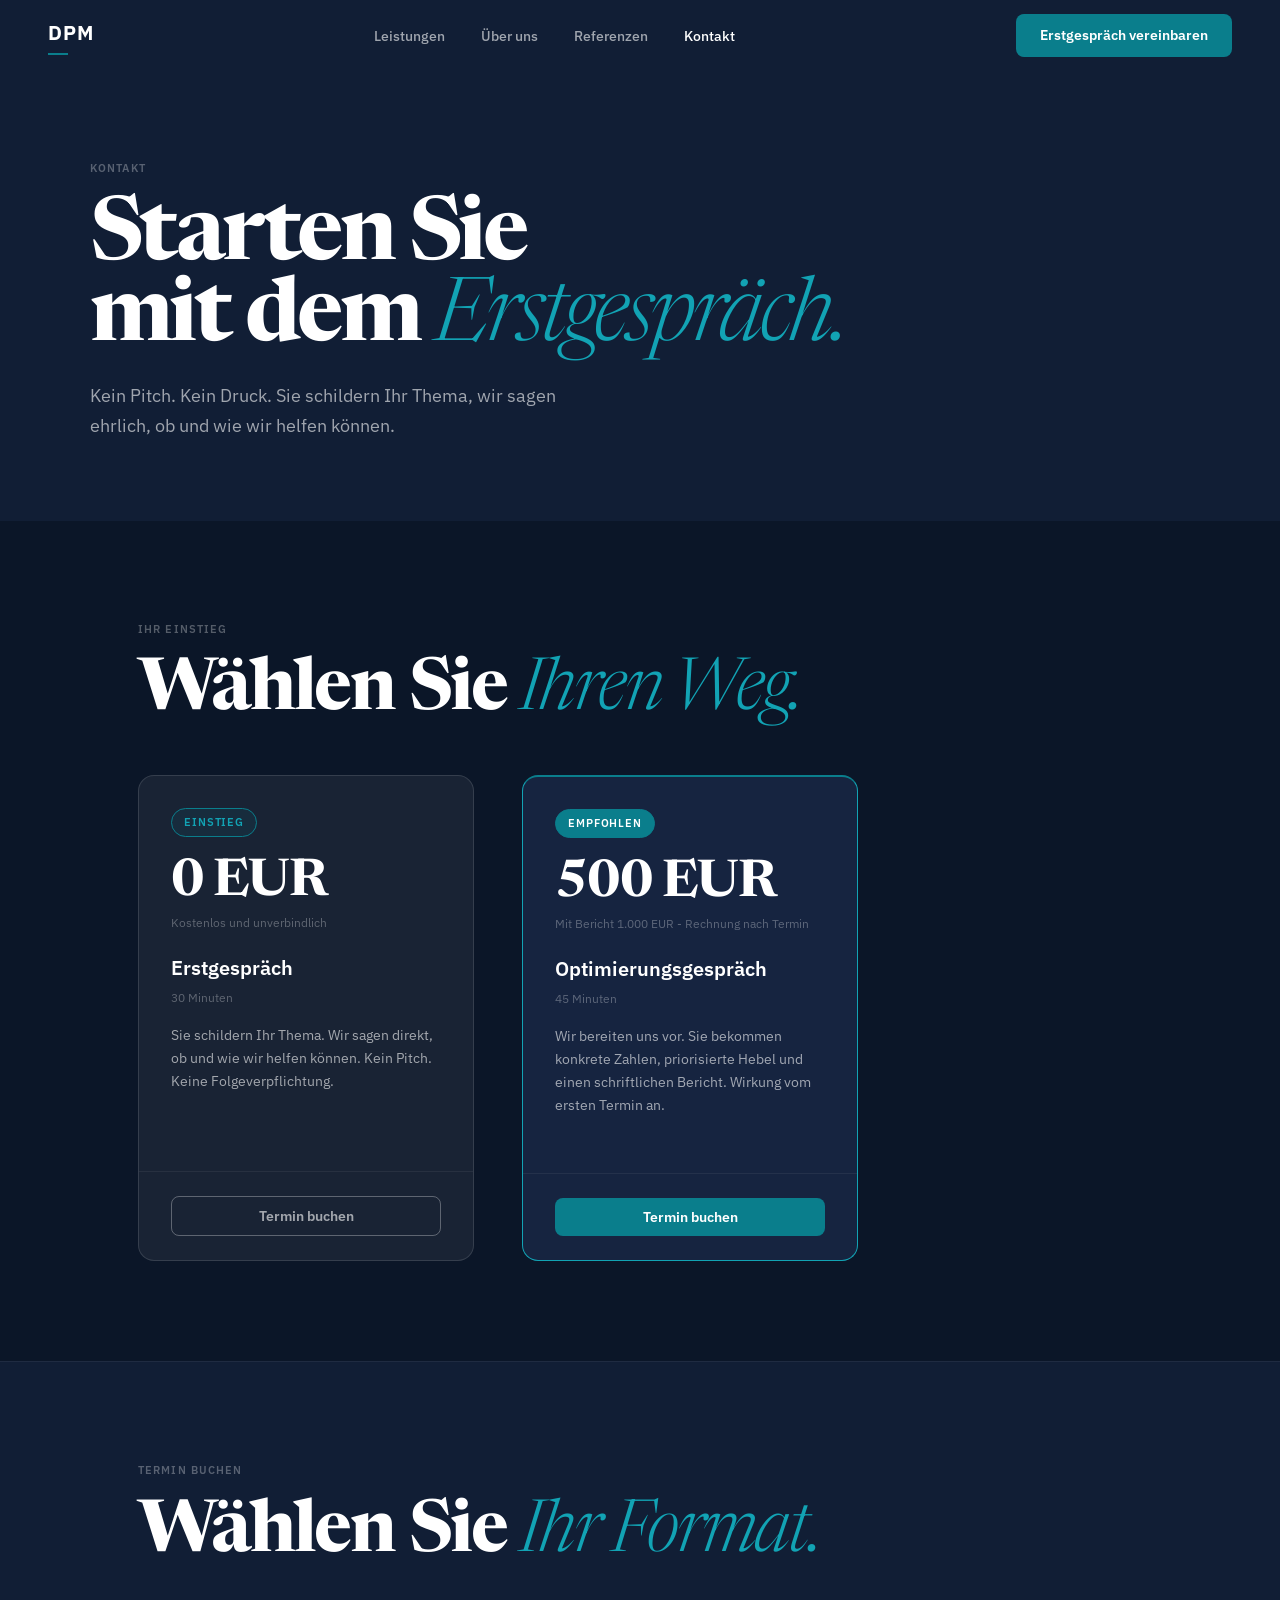
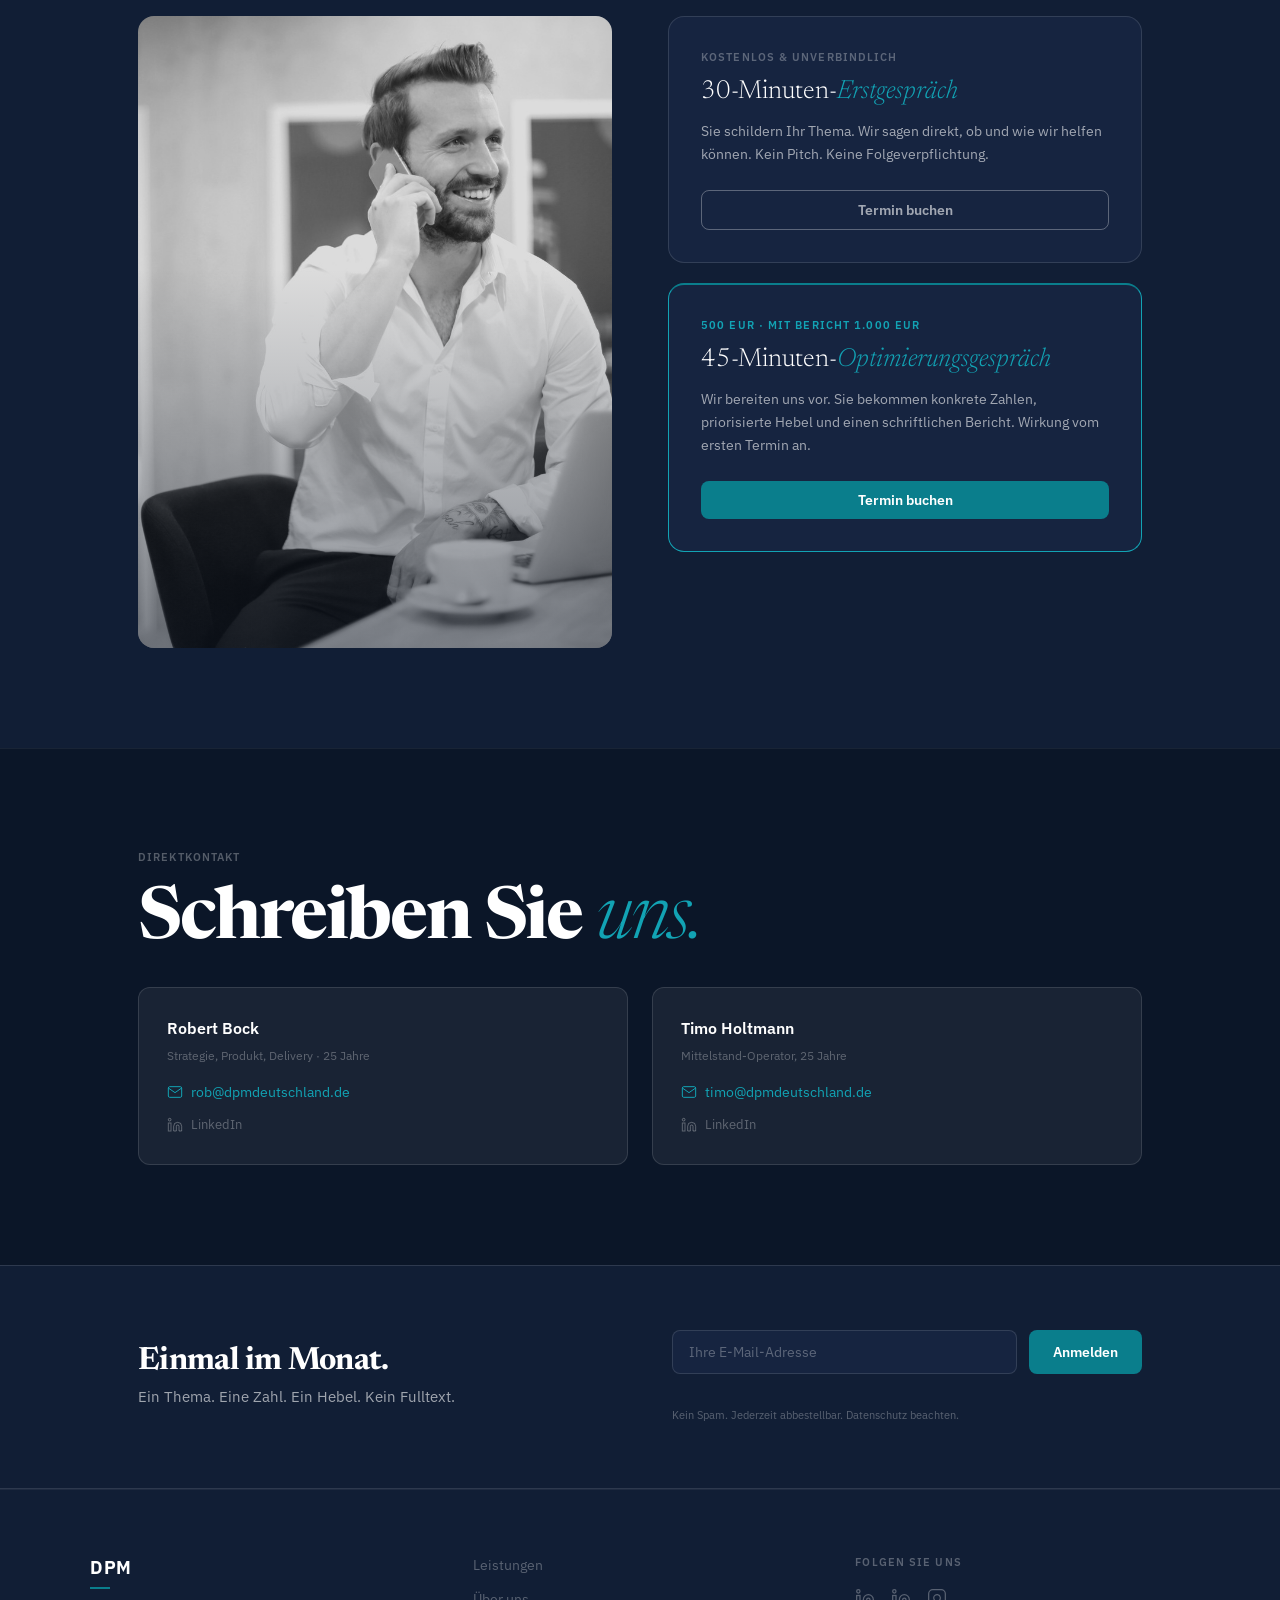
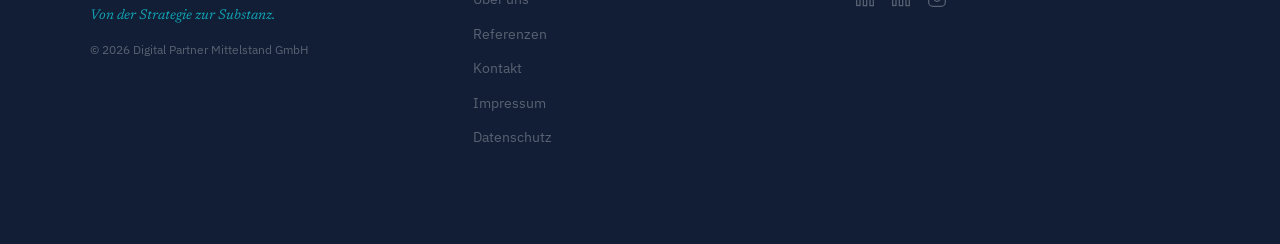
==== commit 5db863da: "update dpm v4 updated kontakt, buttons, images and newlsetter no brevo" ====
--- a/kontakt.html
+++ b/kontakt.html
@@ -72,7 +72,7 @@
             <p class="card-text">Sie schildern Ihr Thema. Wir sagen direkt, ob und wie wir helfen können. Kein Pitch. Keine Folgeverpflichtung.</p>
           </div>
           <div class="card-footer">
-            <a href="#calendly-30min" class="btn btn-ghost btn-md btn-full">Termin buchen</a>
+            <a href="https://calendly.com/rob-dpmdeutschland/30min" target="_blank" rel="noopener noreferrer" class="btn btn-ghost btn-md btn-full">Termin buchen</a>
           </div>
         </div>
 
@@ -86,7 +86,7 @@
             <p class="card-text">Wir bereiten uns vor. Sie bekommen konkrete Zahlen, priorisierte Hebel und einen schriftlichen Bericht. Wirkung vom ersten Termin an.</p>
           </div>
           <div class="card-footer">
-            <a href="#calendly-45min" class="btn btn-teal btn-md btn-full">Termin buchen</a>
+            <a href="https://calendly.com/rob-dpmdeutschland/30min" target="_blank" rel="noopener noreferrer" class="btn btn-teal btn-md btn-full">Termin buchen</a>
           </div>
         </div>
 
@@ -137,7 +137,7 @@
       <div class="contact-grid mt-32">
         <div class="contact-card">
           <div class="contact-name">Robert Bock</div>
-          <div class="contact-role">Strategie, Produkt, Delivery</div>
+          <div class="contact-role">Strategie, Produkt, Delivery · 25 Jahre</div>
           <a href="mailto:rob@dpmdeutschland.de" class="contact-email">
             <svg viewBox="0 0 24 24" aria-hidden="true"><path d="M4 4h16c1.1 0 2 .9 2 2v12c0 1.1-.9 2-2 2H4c-1.1 0-2-.9-2-2V6c0-1.1.9-2 2-2z"/><polyline points="22,6 12,13 2,6"/></svg>
             rob@dpmdeutschland.de
@@ -172,12 +172,12 @@
         <p class="newsletter-sub">Ein Thema. Eine Zahl. Ein Hebel. Kein Fulltext.</p>
       </div>
       <div>
-        <!-- MAILCHIMP / BREVO EMBED HIER -->
-        <div class="newsletter-form">
-          <input type="email" class="newsletter-input" placeholder="Ihre E-Mail-Adresse" aria-label="E-Mail-Adresse für Newsletter">
-          <button class="btn btn-teal btn-md" type="submit">Anmelden</button>
-        </div>
-        <p style="font-size:11px; color:var(--w30); margin-top:10px;">Kein Spam. Jederzeit abbestellbar. Datenschutz beachten.</p>
+        <div class="newsletter-form" id="newsletter-form">
+          <input type="email" class="newsletter-input" id="newsletter-email" placeholder="Ihre E-Mail-Adresse" aria-label="E-Mail-Adresse für Newsletter">
+          <button class="btn btn-teal btn-md" id="newsletter-btn" type="button">Anmelden</button>
+        </div>
+        <p id="newsletter-msg" style="font-size:13px; margin-top:10px; min-height:18px;"></p>
+        <p style="font-size:11px; color:var(--w30); margin-top:4px;">Kein Spam. Jederzeit abbestellbar. Datenschutz beachten.</p>
       </div>
     </div>
   </section>
